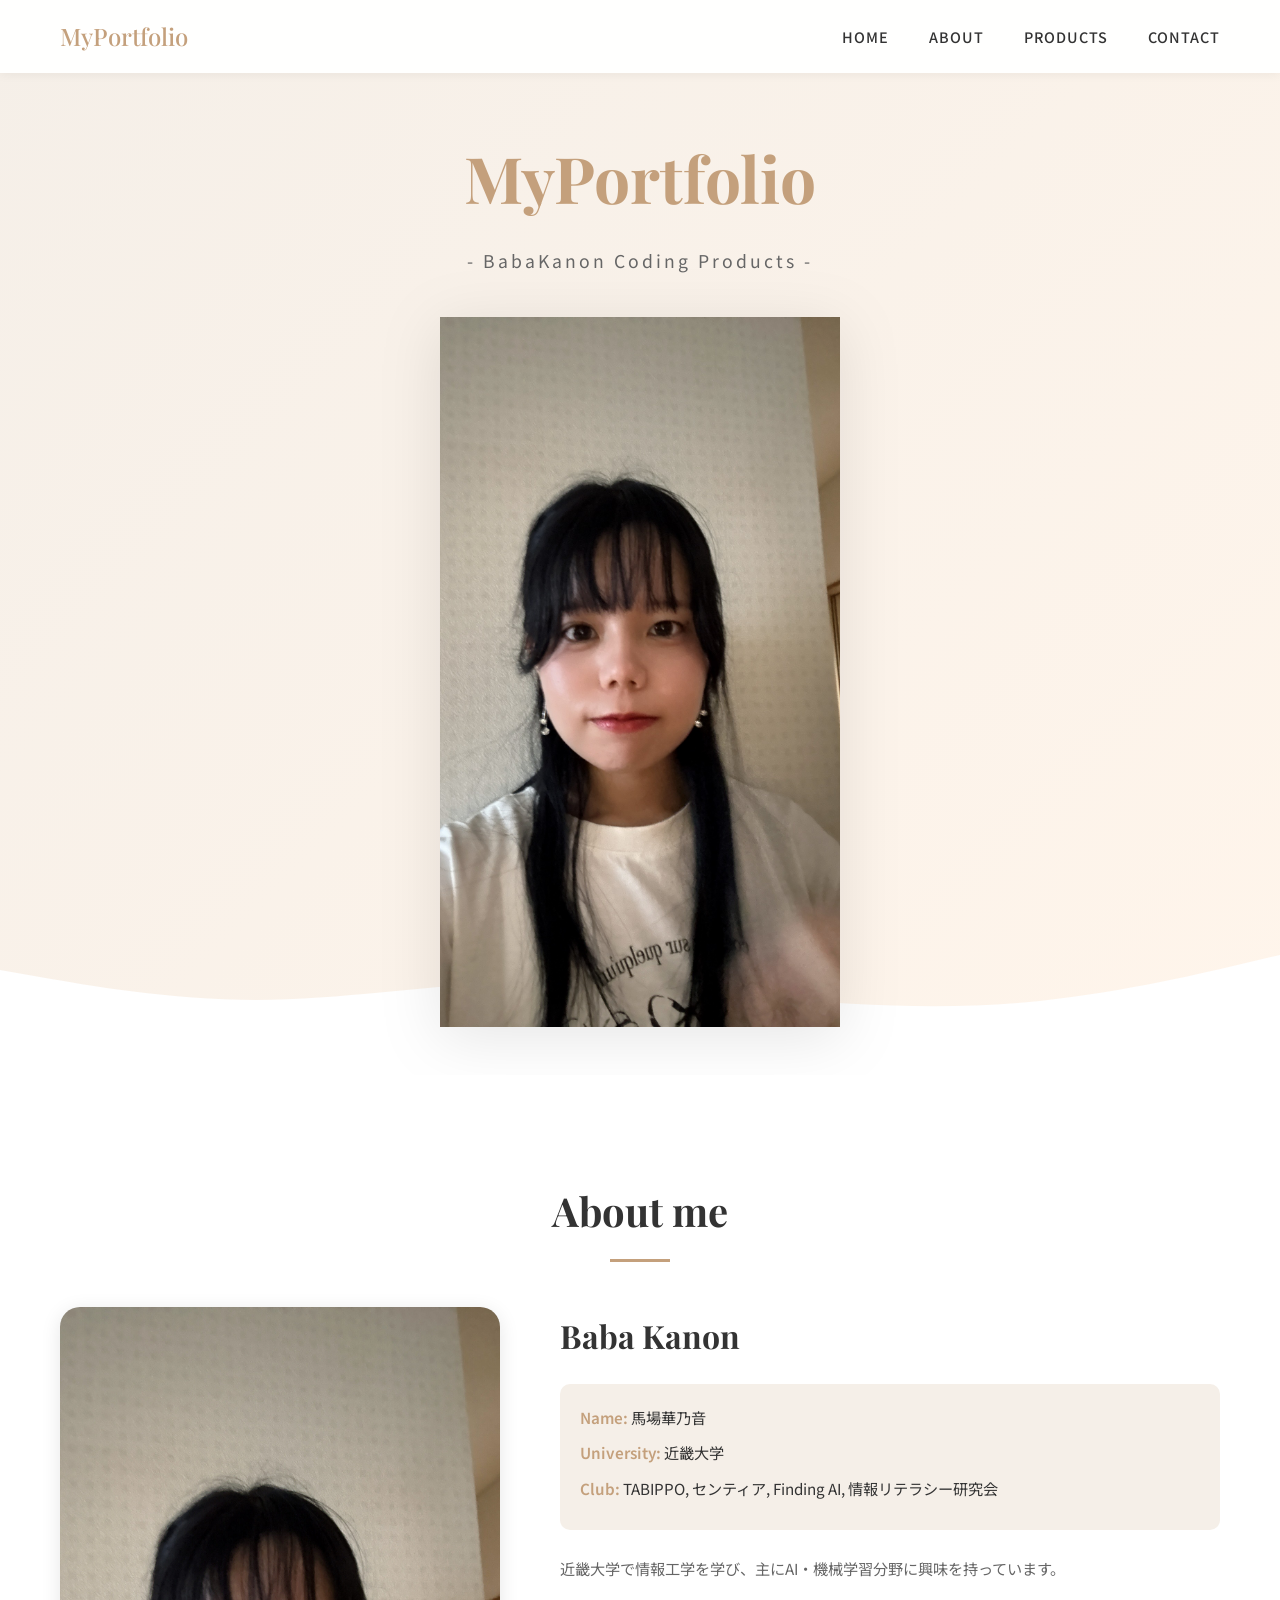
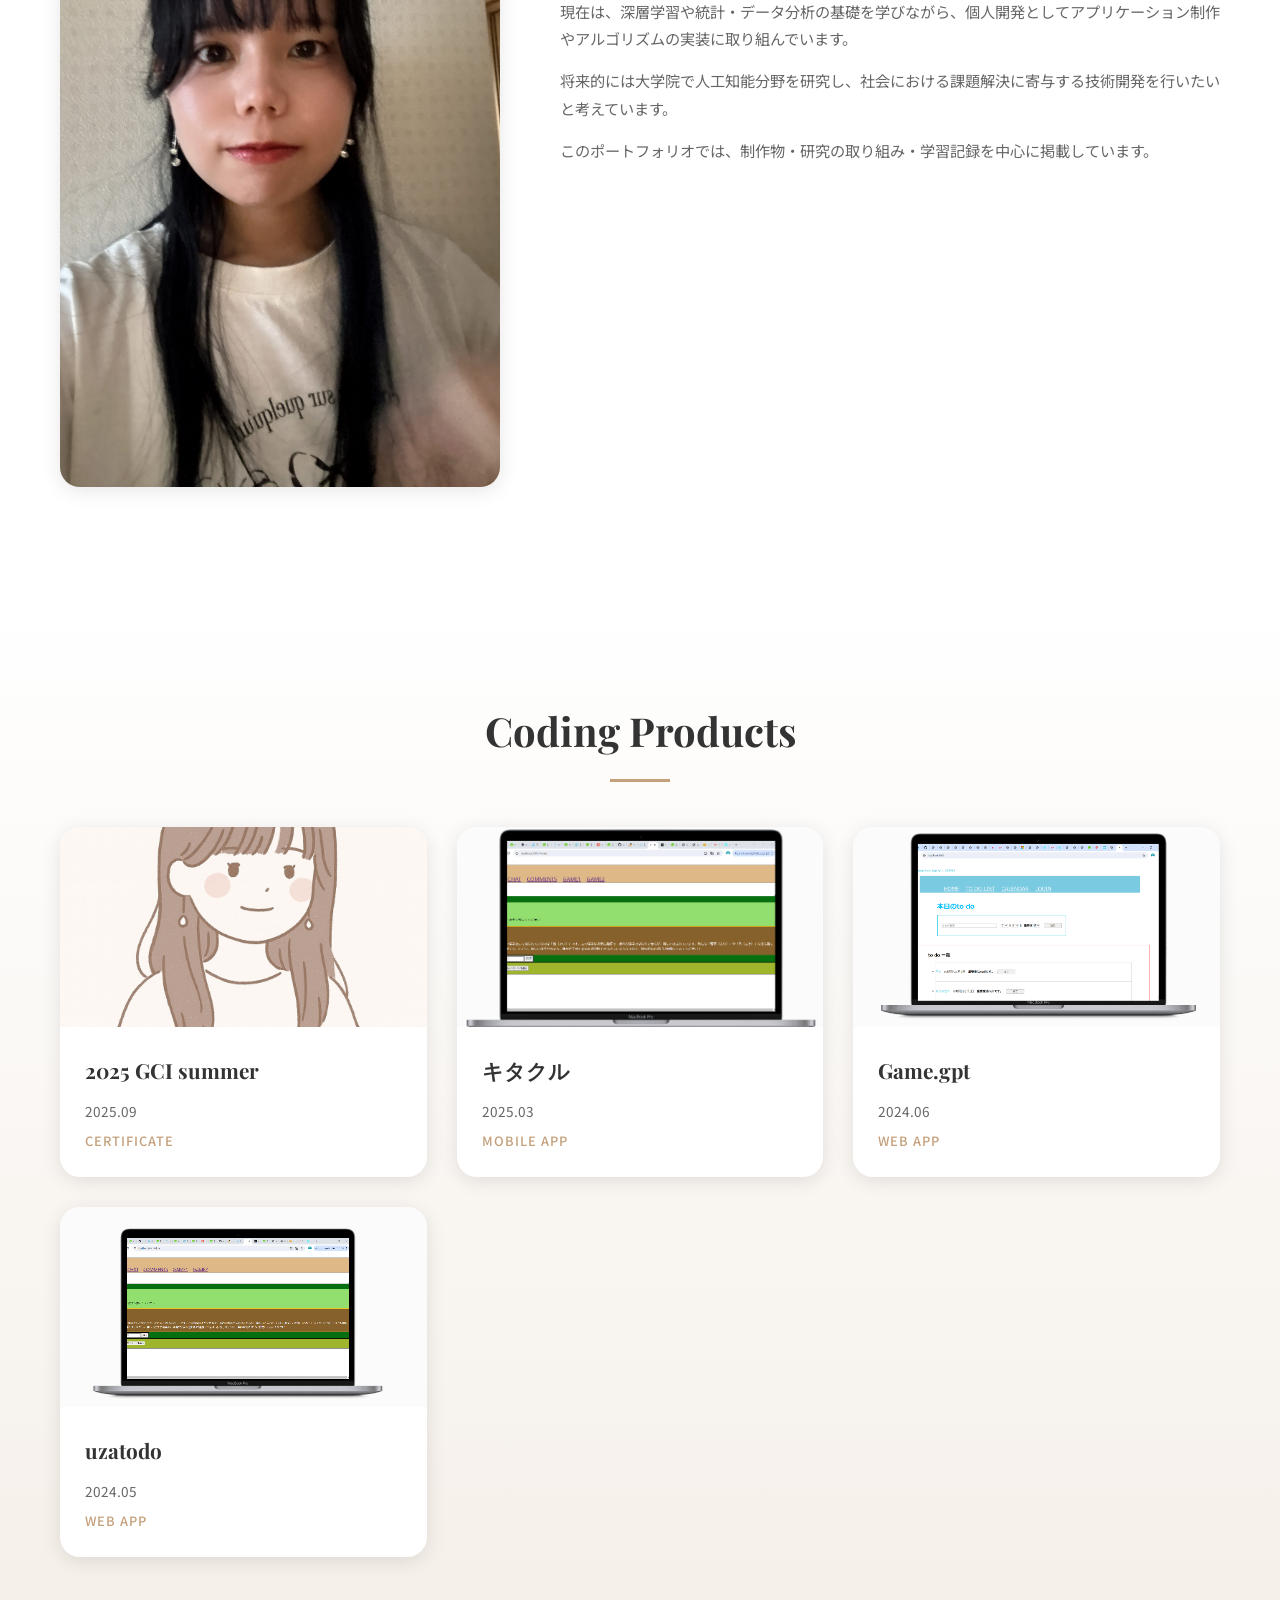
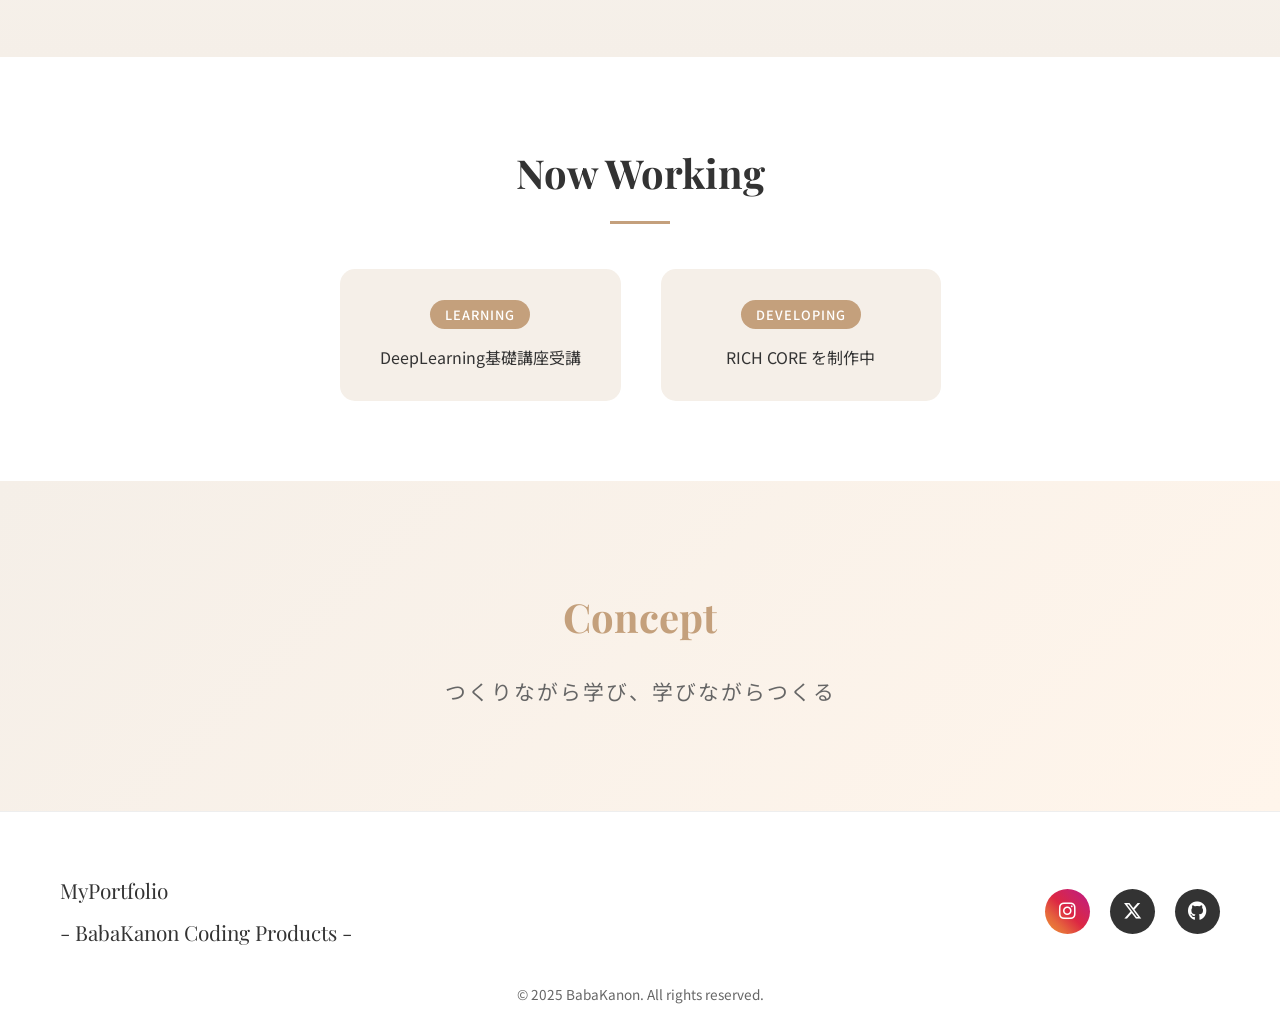
==== index.html @ 04247da5 "first commit" ====
<!DOCTYPE html>
<html lang="ja">
<head>
    <meta charset="UTF-8">
    <meta name="viewport" content="width=device-width, initial-scale=1.0">
    <title>MyPortfolio - BabaKanon Coding Products</title>
    <link rel="stylesheet" href="styles.css">
    <link rel="preconnect" href="https://fonts.googleapis.com">
    <link rel="preconnect" href="https://fonts.gstatic.com" crossorigin>
    <link href="https://fonts.googleapis.com/css2?family=Playfair+Display:wght@400;500;600&family=Noto+Sans+JP:wght@300;400;500;600&display=swap" rel="stylesheet">
    <link rel="stylesheet" href="https://cdnjs.cloudflare.com/ajax/libs/font-awesome/6.4.0/css/all.min.css">
</head>
<body>
    <!-- Navigation -->
    <nav class="navbar">
        <div class="nav-container">
            <a href="#" class="nav-logo">MyPortfolio</a>
            <ul class="nav-menu">
                <li><a href="#home">HOME</a></li>
                <li><a href="#about">ABOUT</a></li>
                <li><a href="#products">PRODUCTS</a></li>
                <li><a href="#contact">CONTACT</a></li>
            </ul>
            <div class="hamburger">
                <span></span>
                <span></span>
                <span></span>
            </div>
        </div>
    </nav>

    <!-- Hero Section -->
    <section id="home" class="hero">
        <div class="hero-content">
            <h1 class="hero-title">MyPortfolio</h1>
            <p class="hero-subtitle">- BabaKanon Coding Products -</p>
            <div class="hero-image">
                <img src="images/profile-illustration.png" alt="Profile Illustration">
            </div>
        </div>
        <div class="wave-container">
            <svg class="wave" xmlns="http://www.w3.org/2000/svg" viewBox="0 0 1440 320" preserveAspectRatio="none">
                <path fill="#ffffff" fill-opacity="1" d="M0,96L48,112C96,128,192,160,288,160C384,160,480,128,576,122.7C672,117,768,139,864,154.7C960,171,1056,181,1152,165.3C1248,149,1344,107,1392,85.3L1440,64L1440,320L1392,320C1344,320,1248,320,1152,320C1056,320,960,320,864,320C768,320,672,320,576,320C480,320,384,320,288,320C192,320,96,320,48,320L0,320Z"></path>
            </svg>
        </div>
    </section>

    <!-- About Section -->
    <section id="about" class="about">
        <div class="container">
            <h2 class="section-title">About me</h2>
            <div class="about-content">
                <div class="about-image">
                    <img src="images/profile-photo.jpg" alt="Baba Kanon">
                </div>
                <div class="about-text">
                    <h3>Baba Kanon</h3>
                    <div class="about-info">
                        <p><span class="label">Name:</span> 馬場華乃音</p>
                        <p><span class="label">University:</span> 近畿大学</p>
                        <p><span class="label">Club:</span> TABIPPO, センティア, Finding AI, 情報リテラシー研究会</p>
                    </div>
                    <p class="about-description">
                        近畿大学で情報工学を学び、主にAI・機械学習分野に興味を持っています。
                    </p>
                    <p class="about-description">
                        現在は、深層学習や統計・データ分析の基礎を学びながら、個人開発としてアプリケーション制作やアルゴリズムの実装に取り組んでいます。
                    </p>
                    <p class="about-description">
                        将来的には大学院で人工知能分野を研究し、社会における課題解決に寄与する技術開発を行いたいと考えています。
                    </p>
                    <p class="about-description">
                        このポートフォリオでは、制作物・研究の取り組み・学習記録を中心に掲載しています。
                    </p>
                </div>
            </div>
        </div>
    </section>

    <!-- Products Section -->
    <section id="products" class="products">
        <div class="container">
            <h2 class="section-title">Coding Products</h2>
            <div class="products-grid">
                <!-- GCI Summer -->
                <div class="product-card" onclick="openModal('gci')">
                    <div class="product-image">
                        <img src="images/gci-thumbnail.png" alt="2025 GCI summer">
                    </div>
                    <div class="product-info">
                        <h3>2025 GCI summer</h3>
                        <p class="product-date">2025.09</p>
                        <p class="product-type">Certificate</p>
                    </div>
                </div>

                <!-- Kitakuru -->
                <div class="product-card" onclick="openModal('kitakuru')">
                    <div class="product-image">
                        <img src="images/kitakuru-thumbnail.png" alt="キタクル">
                    </div>
                    <div class="product-info">
                        <h3>キタクル</h3>
                        <p class="product-date">2025.03</p>
                        <p class="product-type">Mobile App</p>
                    </div>
                </div>

                <!-- Game.gpt -->
                <div class="product-card" onclick="openModal('gamegpt')">
                    <div class="product-image">
                        <img src="images/gamegpt-thumbnail.png" alt="Game.gpt">
                    </div>
                    <div class="product-info">
                        <h3>Game.gpt</h3>
                        <p class="product-date">2024.06</p>
                        <p class="product-type">Web App</p>
                    </div>
                </div>

                <!-- uzatodo -->
                <div class="product-card" onclick="openModal('uzatodo')">
                    <div class="product-image">
                        <img src="images/uzatodo-thumbnail.png" alt="uzatodo">
                    </div>
                    <div class="product-info">
                        <h3>uzatodo</h3>
                        <p class="product-date">2024.05</p>
                        <p class="product-type">Web App</p>
                    </div>
                </div>
            </div>
        </div>
    </section>

    <!-- Current Section -->
    <section class="current">
        <div class="container">
            <h2 class="section-title">Now Working</h2>
            <div class="current-items">
                <div class="current-item">
                    <span class="current-badge">Learning</span>
                    <p>DeepLearning基礎講座受講</p>
                </div>
                <div class="current-item">
                    <span class="current-badge">Developing</span>
                    <p>RICH CORE を制作中</p>
                </div>
            </div>
        </div>
    </section>

    <!-- Concept Section -->
    <section class="concept">
        <div class="container">
            <h2 class="concept-title">Concept</h2>
            <p class="concept-text">つくりながら学び、学びながらつくる</p>
        </div>
    </section>

    <!-- Footer -->
    <footer id="contact" class="footer">
        <div class="container">
            <div class="footer-content">
                <div class="footer-logo">
                    <p>MyPortfolio</p>
                    <p class="footer-subtitle">- BabaKanon Coding Products -</p>
                </div>
                <div class="social-links">
                    <a href="#" target="_blank" aria-label="Instagram"><i class="fab fa-instagram"></i></a>
                    <a href="#" target="_blank" aria-label="X (Twitter)"><i class="fab fa-x-twitter"></i></a>
                    <a href="#" target="_blank" aria-label="GitHub"><i class="fab fa-github"></i></a>
                </div>
            </div>
            <p class="copyright">&copy; 2025 BabaKanon. All rights reserved.</p>
        </div>
    </footer>

    <!-- Modals -->
    <!-- GCI Modal -->
    <div id="gci-modal" class="modal">
        <div class="modal-content">
            <span class="close-modal" onclick="closeModal('gci')">&times;</span>
            <h2>2025 GCI summer</h2>
            <div class="modal-body">
                <div class="modal-image">
                    <img src="images/gci-certificate.jpg" alt="GCI Certificate">
                </div>
                <div class="modal-info">
                    <h3>GCIとは？</h3>
                    <p>東京大学の松尾・岩澤研究室が主催する日本国内の学生を対象としたAI・データサイエンスを学べる公開講座（東京大学グローバル消費インテリジェンス寄付講座）</p>

                    <h4>GCI講座（Summer）の特徴</h4>
                    <ul>
                        <li><strong>内容：</strong>データサイエンスやAIの基礎〜応用までを学ぶ講義・実践課題中心のプログラム</li>
                        <li><strong>主催：</strong>東京大学工学系研究科 松尾・岩澤研究室による寄附講座</li>
                        <li><strong>形式：</strong>オンライン講義＋課題・コンペ形式の実践学習中心</li>
                        <li><strong>対象：</strong>主に学生（中学生〜大学生まで幅広い年齢層）</li>
                        <li><strong>費用：</strong>学生向けは原則無料</li>
                        <li><strong>修了者の機会：</strong>優秀者には海外視察研修などの追加機会がある場合もある</li>
                    </ul>

                    <h4>学んだこと</h4>
                    <p>本プログラム（GCI）を通して、私はAIやデータサイエンスに関する知識だけでなく、それらを社会課題や実際の問題解決にどのように活用するかという視点を学ぶことができた。</p>
                    <p>これまでAIについては、アルゴリズムや手法を個別に学ぶことが中心であったが、GCIでは「何のために分析を行うのか」「どのような価値を生み出すのか」を常に意識する必要があった点が印象的であった。</p>
                </div>
            </div>
        </div>
    </div>

    <!-- Kitakuru Modal -->
    <div id="kitakuru-modal" class="modal">
        <div class="modal-content">
            <span class="close-modal" onclick="closeModal('kitakuru')">&times;</span>
            <h2>キタクル</h2>
            <div class="modal-body">
                <div class="modal-image">
                    <img src="images/kitakuru-thumbnail.png" alt="キタクル">
                </div>
                <div class="modal-info">
                    <div class="tech-badges">
                        <span class="tech-badge">Flutter</span>
                        <span class="tech-badge">Dart</span>
                        <span class="tech-badge">C++</span>
                        <span class="tech-badge">Swift</span>
                        <span class="tech-badge">HTML</span>
                    </div>
                    <table class="info-table">
                        <tr><th>GitHub</th><td><a href="https://github.com/DIGIT-KITAQ-Flutter/team_kindai-university" target="_blank">DIGIT-KITAQ-Flutter/team_kindai-university</a></td></tr>
                        <tr><th>背景</th><td>DigItKITAQのハッカソンで制作<br>キタクルを通して北九州の魅力を伝える</td></tr>
                        <tr><th>制作人数</th><td>5名</td></tr>
                        <tr><th>担当箇所</th><td>投稿画面のUI</td></tr>
                        <tr><th>発表プロダクト</th><td>2025/3/16 DigItKITAQ</td></tr>
                        <tr><th>制作期間</th><td>2025/3/3〜2025/3/16</td></tr>
                    </table>

                    <h4>DigItKITAQについて</h4>
                    <p><strong>技術学習・勉強会（オンライン）：</strong>ITスキルの基礎〜実践をオンラインで学ぶ勉強会がある</p>
                    <p><strong>アイデアソン（対面）：</strong>テーマに沿ってチームでアイデアを出し合い、アプリの設計を行うイベント</p>
                    <p><strong>ハッカソン（対面）：</strong>チームでアプリを制作し、現役エンジニアのメンタリングを受けながら開発する</p>
                    <p><strong>成果発表会・交流会：</strong>完成したアプリをプレゼンテーション形式で発表し、企業の担当者とも交流できます。優秀作品は表彰される</p>

                    <h4>学んだこと</h4>
                    <p>今回の経験を通して、チームワーク、時間配分、そして発表準備の重要性を学んだ。制作に集中するあまり、これらは軽視されがちであるが、どれほど完成度の高い作品であっても、その価値が他者に伝わらなければ意味がないと感じた。</p>
                </div>
            </div>
        </div>
    </div>

    <!-- Game.gpt Modal -->
    <div id="gamegpt-modal" class="modal">
        <div class="modal-content">
            <span class="close-modal" onclick="closeModal('gamegpt')">&times;</span>
            <h2>Game.gpt</h2>
            <div class="modal-body">
                <div class="modal-image">
                    <img src="images/gamegpt-thumbnail.png" alt="Game.gpt">
                </div>
                <div class="modal-info">
                    <div class="tech-badges">
                        <span class="tech-badge">React</span>
                        <span class="tech-badge">Unity</span>
                        <span class="tech-badge">JavaScript</span>
                        <span class="tech-badge">Node.js</span>
                    </div>
                    <table class="info-table">
                        <tr><th>GitHub</th><td><a href="https://github.com/uedasatosi/chatg-app" target="_blank">uedasatosi/chatg-app</a></td></tr>
                        <tr><th>機能</th><td>ChatGPTのAPIを使った質問サイト<br>ゲーム（シューティングゲーム、玉転ゲーム）</td></tr>
                        <tr><th>制作人数</th><td>4名</td></tr>
                        <tr><th>担当箇所</th><td>2名でゲームを担当し、Unityでシューティングゲームを作成した</td></tr>
                        <tr><th>発表プロダクト</th><td>2024/6/16 ハックツハッカソン ステゴカップ</td></tr>
                        <tr><th>制作期間</th><td>2024/6/15〜2024/6/16</td></tr>
                    </table>

                    <h4>学んだこと</h4>
                    <p>前回の経験での反省を生かし、今回は事前準備に力を入れて取り組んだ。その結果、自分の担当箇所であるゲーム部分を完成させることができた。Unityを用いた制作は今回が初めてであったが、インターネットで情報を調べながら試行錯誤を重ね、最終的に形のある成果物として完成させることができた。</p>
                    <p>これまで個人で一つの作品を最後まで作り上げた経験は少なかったため、自分の力で制作を完遂できたことに大きな達成感を得た。この経験を通して、技術的な成長だけでなく、自分自身への自信にもつながったと感じている。</p>
                </div>
            </div>
        </div>
    </div>

    <!-- uzatodo Modal -->
    <div id="uzatodo-modal" class="modal">
        <div class="modal-content">
            <span class="close-modal" onclick="closeModal('uzatodo')">&times;</span>
            <h2>uzatodo</h2>
            <div class="modal-body">
                <div class="modal-image">
                    <img src="images/uzatodo-thumbnail.png" alt="uzatodo">
                </div>
                <div class="modal-info">
                    <div class="tech-badges">
                        <span class="tech-badge">HTML</span>
                        <span class="tech-badge">CSS</span>
                        <span class="tech-badge">JavaScript</span>
                        <span class="tech-badge">Azure</span>
                    </div>
                    <table class="info-table">
                        <tr><th>デプロイ先</th><td><a href="https://github.com/kuro1985345/hackson1" target="_blank">https://github.com/kuro1985345/hackson1</a></td></tr>
                        <tr><th>GitHub</th><td><a href="https://github.com/kuro1985345/hackson1" target="_blank">https://github.com/kuro1985345/hackson1</a></td></tr>
                        <tr><th>背景</th><td>すべきことが多いと、何かをし忘れたり、後回しにしがち</td></tr>
                        <tr><th>目的</th><td>Todoの焦りを具現化し、やるべきこと後回しにしないようにする</td></tr>
                        <tr><th>機能</th><td>TO DO LIST機能、CALENDAR機能、LOGIN機能<br>当日までに目標を解決しないと、大事な予定を消される</td></tr>
                        <tr><th>制作人数</th><td>4名</td></tr>
                        <tr><th>担当箇所</th><td>フロント画面作成、カレンダー機能</td></tr>
                        <tr><th>発表プロダクト</th><td>2024/5/19 ハックツハッカソン コロカップ</td></tr>
                        <tr><th>制作期間</th><td>2024/5/18〜2024/5/19</td></tr>
                    </table>

                    <h4>学んだこと</h4>
                    <p>初めてハッカソンに参加した。サークルの先輩2名と同級生1名とチームを組み、計4名で制作を行った。開催時期は5月頃であり、ハッカソン自体が初めての経験だったため、右も左も分からない状態での参加となった。</p>
                    <p>ハッカソン当日までの期間には、先輩方が勉強会を開催してくださり、HTMLやCSSの基礎について教えてもらった。しかし、知識や経験が十分でない中での本番は想像以上に難しく、このハッカソンを一言で表すと「絶望」であった。</p>
                </div>
            </div>
        </div>
    </div>

    <script src="script.js"></script>
</body>
</html>
---- styles.css ----
/* Reset & Base Styles */
* {
    margin: 0;
    padding: 0;
    box-sizing: border-box;
}

:root {
    --primary-color: #c4a07c;
    --primary-light: #f5efe8;
    --text-dark: #333;
    --text-light: #666;
    --white: #ffffff;
    --accent: #d4a574;
    --shadow: 0 4px 20px rgba(0, 0, 0, 0.1);
}

html {
    scroll-behavior: smooth;
}

body {
    font-family: 'Noto Sans JP', sans-serif;
    color: var(--text-dark);
    line-height: 1.8;
    background-color: var(--white);
}

/* Typography */
h1, h2, h3 {
    font-family: 'Playfair Display', serif;
}

/* Container */
.container {
    max-width: 1200px;
    margin: 0 auto;
    padding: 0 20px;
}

/* Navigation */
.navbar {
    position: fixed;
    top: 0;
    left: 0;
    right: 0;
    background: rgba(255, 255, 255, 0.95);
    backdrop-filter: blur(10px);
    z-index: 1000;
    box-shadow: 0 2px 10px rgba(0, 0, 0, 0.05);
}

.nav-container {
    max-width: 1200px;
    margin: 0 auto;
    padding: 15px 20px;
    display: flex;
    justify-content: space-between;
    align-items: center;
}

.nav-logo {
    font-family: 'Playfair Display', serif;
    font-size: 1.5rem;
    color: var(--primary-color);
    text-decoration: none;
    font-weight: 500;
}

.nav-menu {
    display: flex;
    list-style: none;
    gap: 40px;
}

.nav-menu a {
    text-decoration: none;
    color: var(--text-dark);
    font-size: 0.9rem;
    font-weight: 500;
    letter-spacing: 1px;
    transition: color 0.3s ease;
}

.nav-menu a:hover {
    color: var(--primary-color);
}

.hamburger {
    display: none;
    flex-direction: column;
    cursor: pointer;
    gap: 5px;
}

.hamburger span {
    width: 25px;
    height: 2px;
    background: var(--text-dark);
    transition: 0.3s;
}

/* Hero Section */
.hero {
    min-height: 100vh;
    background: linear-gradient(135deg, var(--primary-light) 0%, #fff5eb 100%);
    display: flex;
    flex-direction: column;
    justify-content: center;
    align-items: center;
    text-align: center;
    padding-top: 80px;
    position: relative;
    overflow: hidden;
}

.hero-content {
    z-index: 2;
    padding: 40px 20px;
}

.hero-title {
    font-size: 4rem;
    color: var(--primary-color);
    margin-bottom: 10px;
    animation: fadeInUp 1s ease;
}

.hero-subtitle {
    font-size: 1.1rem;
    color: var(--text-light);
    letter-spacing: 3px;
    margin-bottom: 40px;
    animation: fadeInUp 1s ease 0.2s both;
}

.hero-image {
    max-width: 400px;
    margin: 0 auto;
    animation: fadeInUp 1s ease 0.4s both;
}

.hero-image img {
    width: 100%;
    height: auto;
    filter: drop-shadow(0 10px 30px rgba(0, 0, 0, 0.1));
}

.wave-container {
    position: absolute;
    bottom: 0;
    left: 0;
    width: 100%;
    overflow: hidden;
    line-height: 0;
}

.wave {
    width: 100%;
    height: 150px;
}

/* About Section */
.about {
    padding: 100px 0;
    background: var(--white);
}

.section-title {
    text-align: center;
    font-size: 2.5rem;
    margin-bottom: 60px;
    color: var(--text-dark);
    position: relative;
}

.section-title::after {
    content: '';
    position: absolute;
    bottom: -15px;
    left: 50%;
    transform: translateX(-50%);
    width: 60px;
    height: 3px;
    background: var(--primary-color);
}

.about-content {
    display: grid;
    grid-template-columns: 1fr 1.5fr;
    gap: 60px;
    align-items: start;
}

.about-image {
    position: relative;
}

.about-image img {
    width: 100%;
    border-radius: 20px;
    box-shadow: var(--shadow);
}

.about-text h3 {
    font-size: 2rem;
    margin-bottom: 20px;
    color: var(--text-dark);
}

.about-info {
    background: var(--primary-light);
    padding: 20px;
    border-radius: 10px;
    margin-bottom: 25px;
}

.about-info p {
    margin-bottom: 8px;
    font-size: 0.95rem;
}

.about-info .label {
    font-weight: 600;
    color: var(--primary-color);
}

.about-description {
    margin-bottom: 15px;
    color: var(--text-light);
    font-size: 0.95rem;
}

/* Products Section */
.products {
    padding: 100px 0;
    background: linear-gradient(180deg, var(--white) 0%, var(--primary-light) 100%);
}

.products-grid {
    display: grid;
    grid-template-columns: repeat(auto-fit, minmax(280px, 1fr));
    gap: 30px;
}

.product-card {
    background: var(--white);
    border-radius: 20px;
    overflow: hidden;
    box-shadow: var(--shadow);
    cursor: pointer;
    transition: transform 0.3s ease, box-shadow 0.3s ease;
}

.product-card:hover {
    transform: translateY(-10px);
    box-shadow: 0 20px 40px rgba(0, 0, 0, 0.15);
}

.product-image {
    height: 200px;
    overflow: hidden;
    background: var(--primary-light);
}

.product-image img {
    width: 100%;
    height: 100%;
    object-fit: cover;
    transition: transform 0.3s ease;
}

.product-card:hover .product-image img {
    transform: scale(1.05);
}

.product-info {
    padding: 25px;
}

.product-info h3 {
    font-size: 1.3rem;
    margin-bottom: 10px;
    color: var(--text-dark);
}

.product-date {
    font-size: 0.85rem;
    color: var(--text-light);
    margin-bottom: 5px;
}

.product-type {
    font-size: 0.8rem;
    color: var(--primary-color);
    font-weight: 500;
    text-transform: uppercase;
    letter-spacing: 1px;
}

/* Current Section */
.current {
    padding: 80px 0;
    background: var(--white);
}

.current-items {
    display: flex;
    justify-content: center;
    gap: 40px;
    flex-wrap: wrap;
}

.current-item {
    background: var(--primary-light);
    padding: 30px 40px;
    border-radius: 15px;
    text-align: center;
    min-width: 280px;
}

.current-badge {
    background: var(--primary-color);
    color: var(--white);
    padding: 5px 15px;
    border-radius: 20px;
    font-size: 0.8rem;
    font-weight: 500;
    text-transform: uppercase;
    letter-spacing: 1px;
}

.current-item p {
    margin-top: 15px;
    font-size: 1rem;
    color: var(--text-dark);
}

/* Concept Section */
.concept {
    padding: 100px 0;
    background: linear-gradient(135deg, var(--primary-light) 0%, #fff5eb 100%);
    text-align: center;
}

.concept-title {
    font-size: 2.5rem;
    color: var(--primary-color);
    margin-bottom: 20px;
}

.concept-text {
    font-size: 1.3rem;
    color: var(--text-light);
    letter-spacing: 2px;
}

/* Footer */
.footer {
    background: var(--white);
    padding: 60px 0 30px;
    border-top: 1px solid #eee;
}

.footer-content {
    display: flex;
    justify-content: space-between;
    align-items: center;
    margin-bottom: 30px;
}

.footer-logo p {
    font-family: 'Playfair Display', serif;
    font-size: 1.3rem;
    color: var(--text-dark);
}

.footer-subtitle {
    font-size: 0.85rem;
    color: var(--text-light);
    margin-top: 5px;
}

.social-links {
    display: flex;
    gap: 20px;
}

.social-links a {
    width: 45px;
    height: 45px;
    border-radius: 50%;
    background: var(--text-dark);
    color: var(--white);
    display: flex;
    align-items: center;
    justify-content: center;
    text-decoration: none;
    font-size: 1.2rem;
    transition: background 0.3s ease, transform 0.3s ease;
}

.social-links a:hover {
    background: var(--primary-color);
    transform: translateY(-3px);
}

.social-links a:first-child {
    background: linear-gradient(45deg, #f09433 0%,#e6683c 25%,#dc2743 50%,#cc2366 75%,#bc1888 100%);
}

.copyright {
    text-align: center;
    font-size: 0.85rem;
    color: var(--text-light);
}

/* Modal */
.modal {
    display: none;
    position: fixed;
    top: 0;
    left: 0;
    width: 100%;
    height: 100%;
    background: rgba(0, 0, 0, 0.7);
    z-index: 2000;
    overflow-y: auto;
    padding: 40px 20px;
}

.modal-content {
    background: var(--white);
    max-width: 900px;
    margin: 0 auto;
    border-radius: 20px;
    position: relative;
    animation: modalFadeIn 0.3s ease;
}

.close-modal {
    position: absolute;
    top: 20px;
    right: 25px;
    font-size: 2rem;
    cursor: pointer;
    color: var(--text-light);
    transition: color 0.3s ease;
    z-index: 10;
}

.close-modal:hover {
    color: var(--text-dark);
}

.modal-content h2 {
    padding: 30px 40px 20px;
    font-size: 2rem;
    color: var(--text-dark);
    border-bottom: 1px solid #eee;
}

.modal-body {
    padding: 30px 40px;
}

.modal-image {
    margin-bottom: 30px;
}

.modal-image img {
    width: 100%;
    max-height: 300px;
    object-fit: contain;
    border-radius: 10px;
}

.modal-info h3 {
    font-size: 1.3rem;
    margin-bottom: 15px;
    color: var(--text-dark);
}

.modal-info h4 {
    font-size: 1.1rem;
    margin: 25px 0 10px;
    color: var(--text-dark);
}

.modal-info p {
    margin-bottom: 10px;
    color: var(--text-light);
    font-size: 0.95rem;
}

.modal-info ul {
    margin-left: 20px;
    margin-bottom: 15px;
}

.modal-info li {
    margin-bottom: 8px;
    color: var(--text-light);
    font-size: 0.95rem;
}

.tech-badges {
    display: flex;
    flex-wrap: wrap;
    gap: 10px;
    margin-bottom: 25px;
}

.tech-badge {
    background: var(--primary-light);
    color: var(--text-dark);
    padding: 8px 16px;
    border-radius: 25px;
    font-size: 0.85rem;
    font-weight: 500;
    border: 1px solid #ddd;
}

.info-table {
    width: 100%;
    border-collapse: collapse;
    margin-bottom: 25px;
}

.info-table th,
.info-table td {
    padding: 12px 15px;
    text-align: left;
    border-bottom: 1px solid #eee;
    font-size: 0.95rem;
}

.info-table th {
    width: 30%;
    background: var(--primary-light);
    font-weight: 500;
    color: var(--text-dark);
}

.info-table td {
    color: var(--text-light);
}

.info-table a {
    color: var(--primary-color);
    text-decoration: none;
}

.info-table a:hover {
    text-decoration: underline;
}

/* Animations */
@keyframes fadeInUp {
    from {
        opacity: 0;
        transform: translateY(30px);
    }
    to {
        opacity: 1;
        transform: translateY(0);
    }
}

@keyframes modalFadeIn {
    from {
        opacity: 0;
        transform: scale(0.9);
    }
    to {
        opacity: 1;
        transform: scale(1);
    }
}

/* Responsive */
@media (max-width: 768px) {
    .nav-menu {
        position: fixed;
        top: 70px;
        left: -100%;
        width: 100%;
        height: calc(100vh - 70px);
        background: var(--white);
        flex-direction: column;
        align-items: center;
        justify-content: center;
        gap: 30px;
        transition: left 0.3s ease;
    }

    .nav-menu.active {
        left: 0;
    }

    .hamburger {
        display: flex;
    }

    .hamburger.active span:nth-child(1) {
        transform: rotate(45deg) translate(5px, 5px);
    }

    .hamburger.active span:nth-child(2) {
        opacity: 0;
    }

    .hamburger.active span:nth-child(3) {
        transform: rotate(-45deg) translate(5px, -5px);
    }

    .hero-title {
        font-size: 2.5rem;
    }

    .hero-subtitle {
        font-size: 0.9rem;
    }

    .hero-image {
        max-width: 280px;
    }

    .about-content {
        grid-template-columns: 1fr;
        gap: 40px;
    }

    .about-image {
        max-width: 300px;
        margin: 0 auto;
    }

    .section-title {
        font-size: 2rem;
    }

    .current-items {
        flex-direction: column;
        align-items: center;
    }

    .footer-content {
        flex-direction: column;
        gap: 30px;
        text-align: center;
    }

    .modal-content h2 {
        padding: 25px 20px 15px;
        font-size: 1.5rem;
    }

    .modal-body {
        padding: 20px;
    }

    .info-table th,
    .info-table td {
        display: block;
        width: 100%;
    }

    .info-table th {
        border-bottom: none;
    }
}
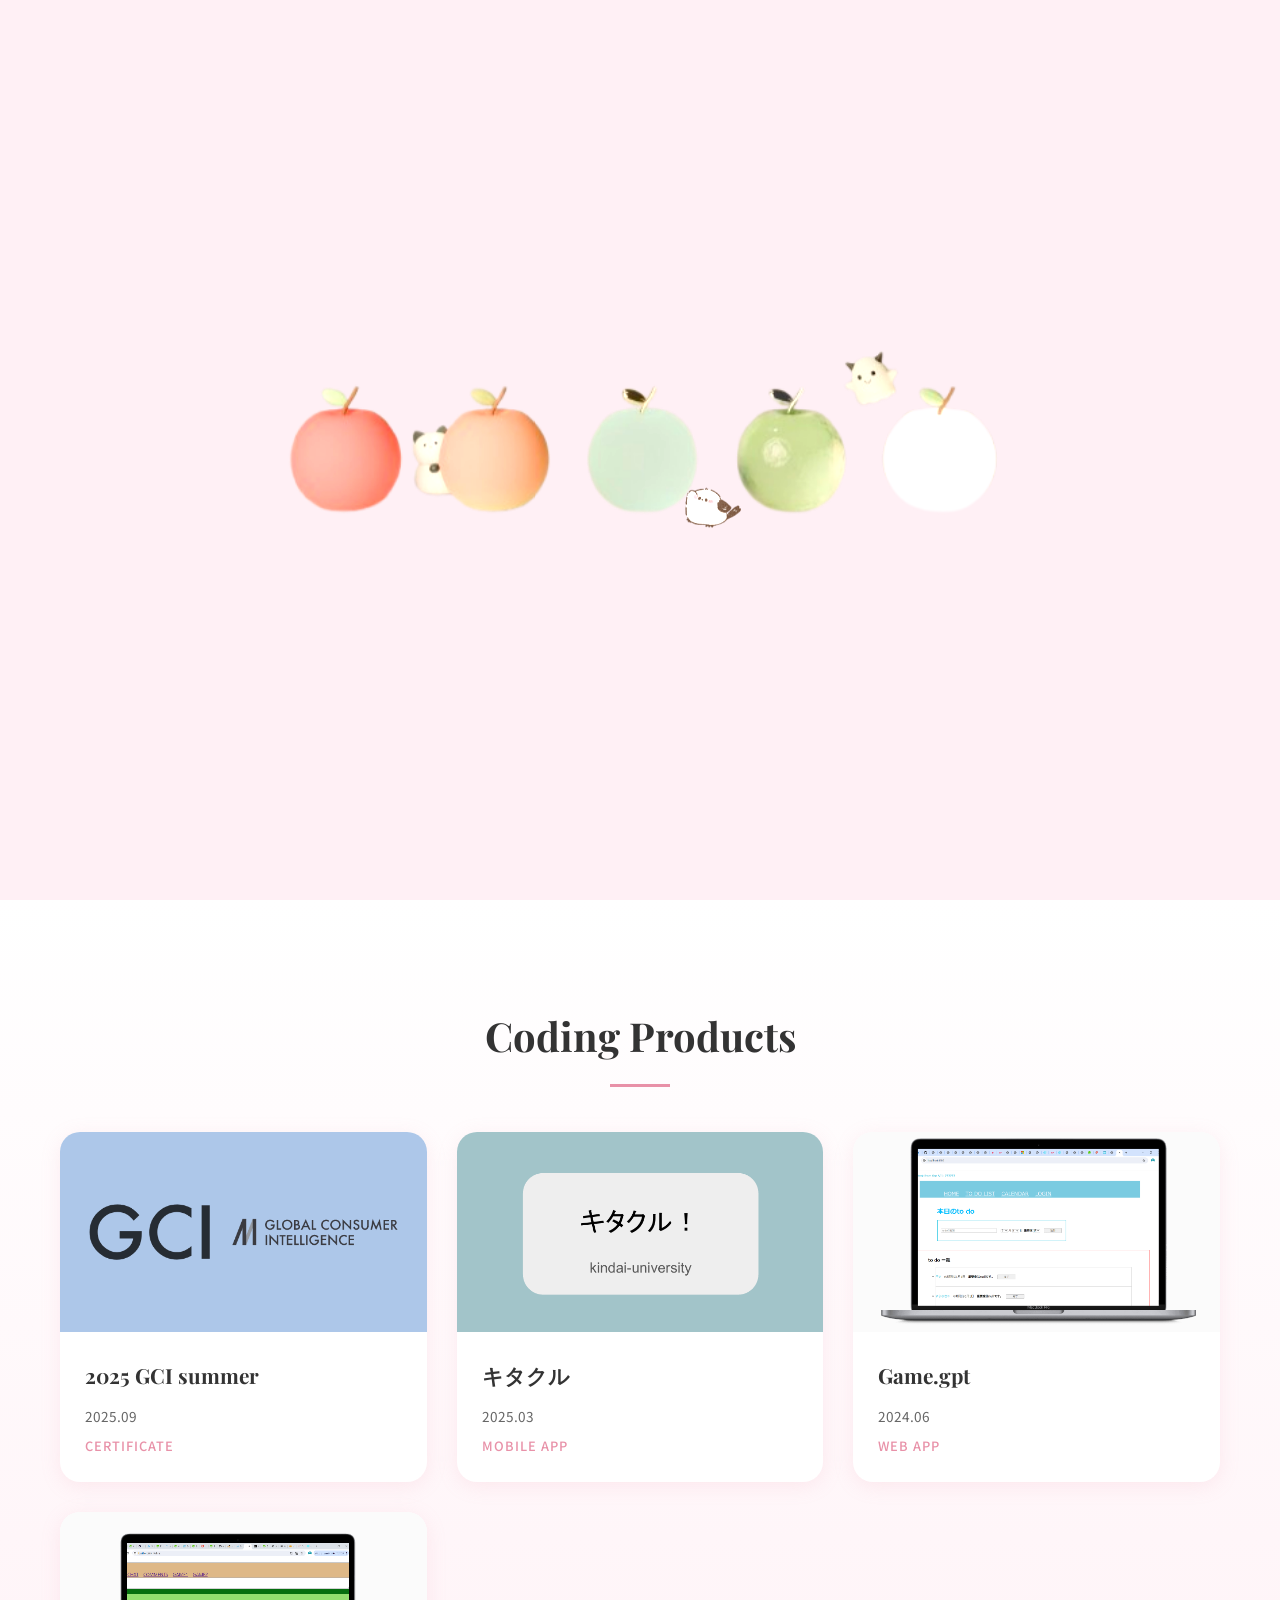
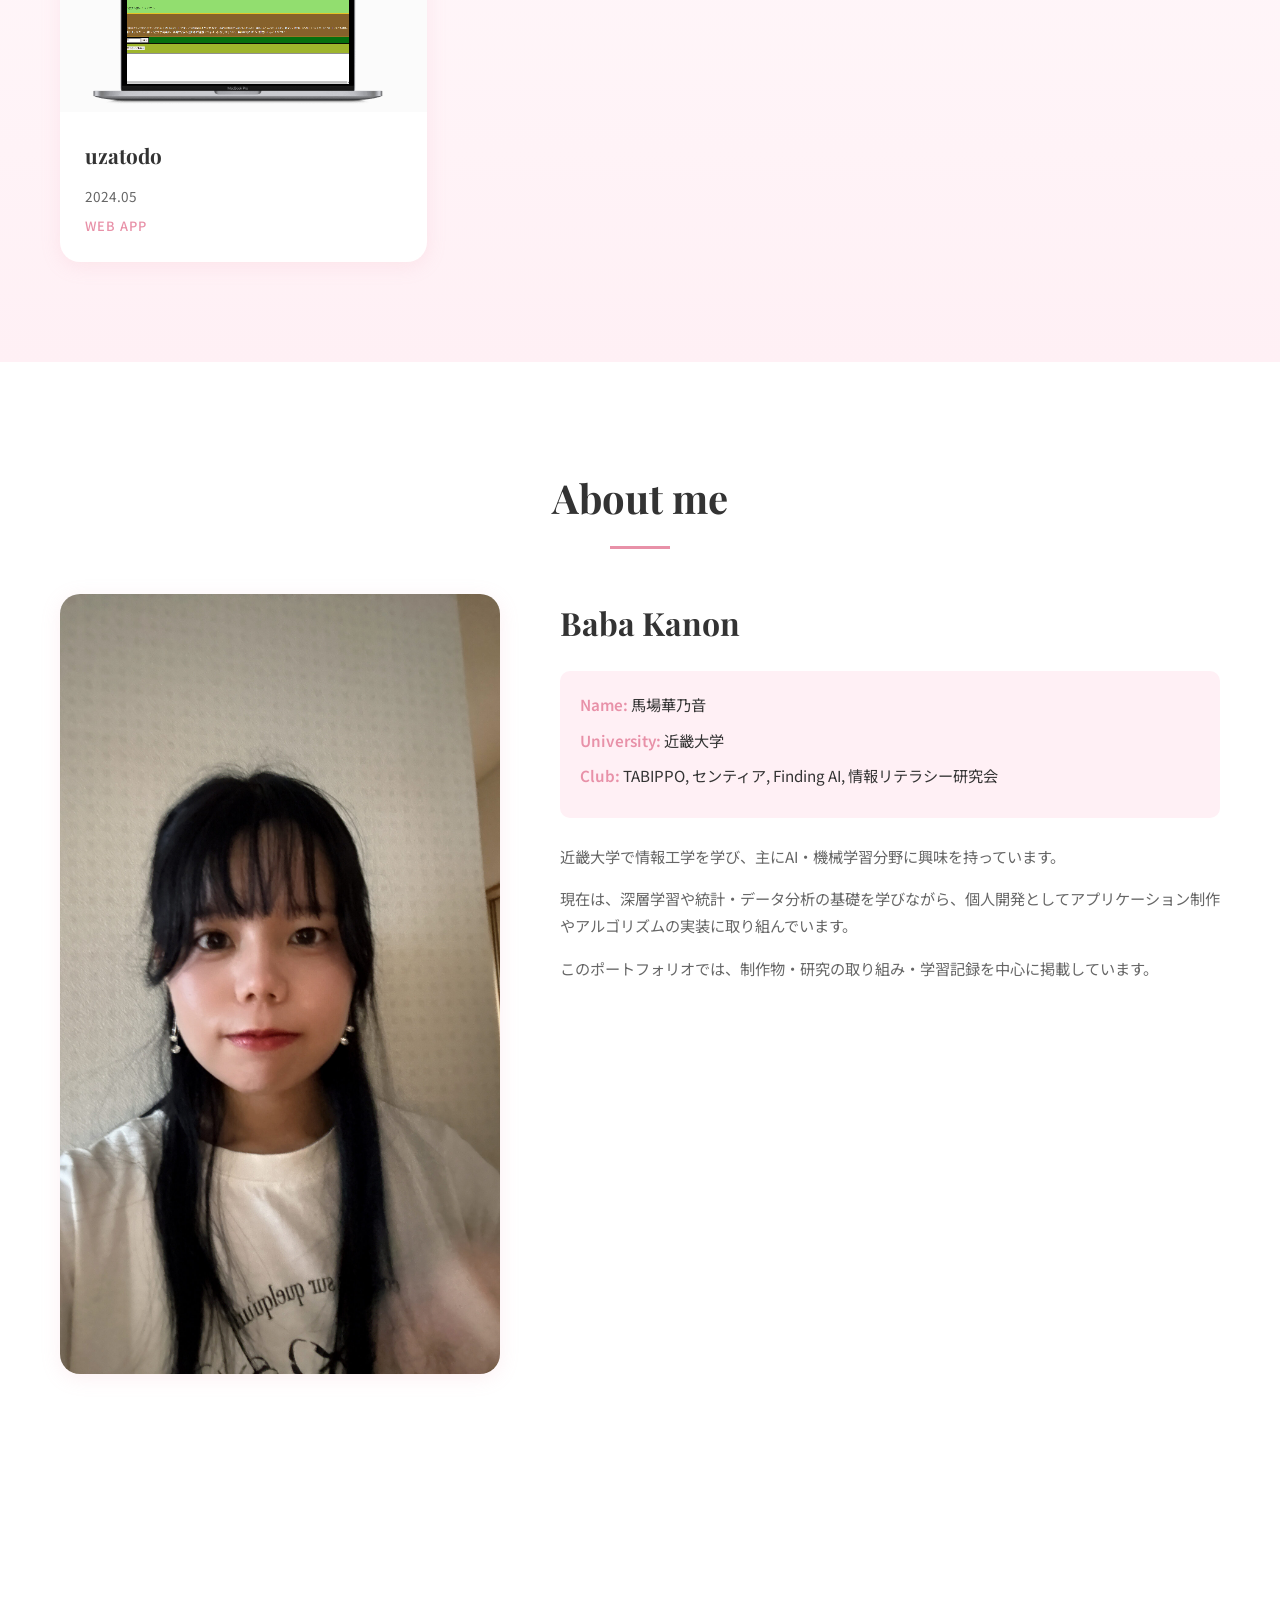
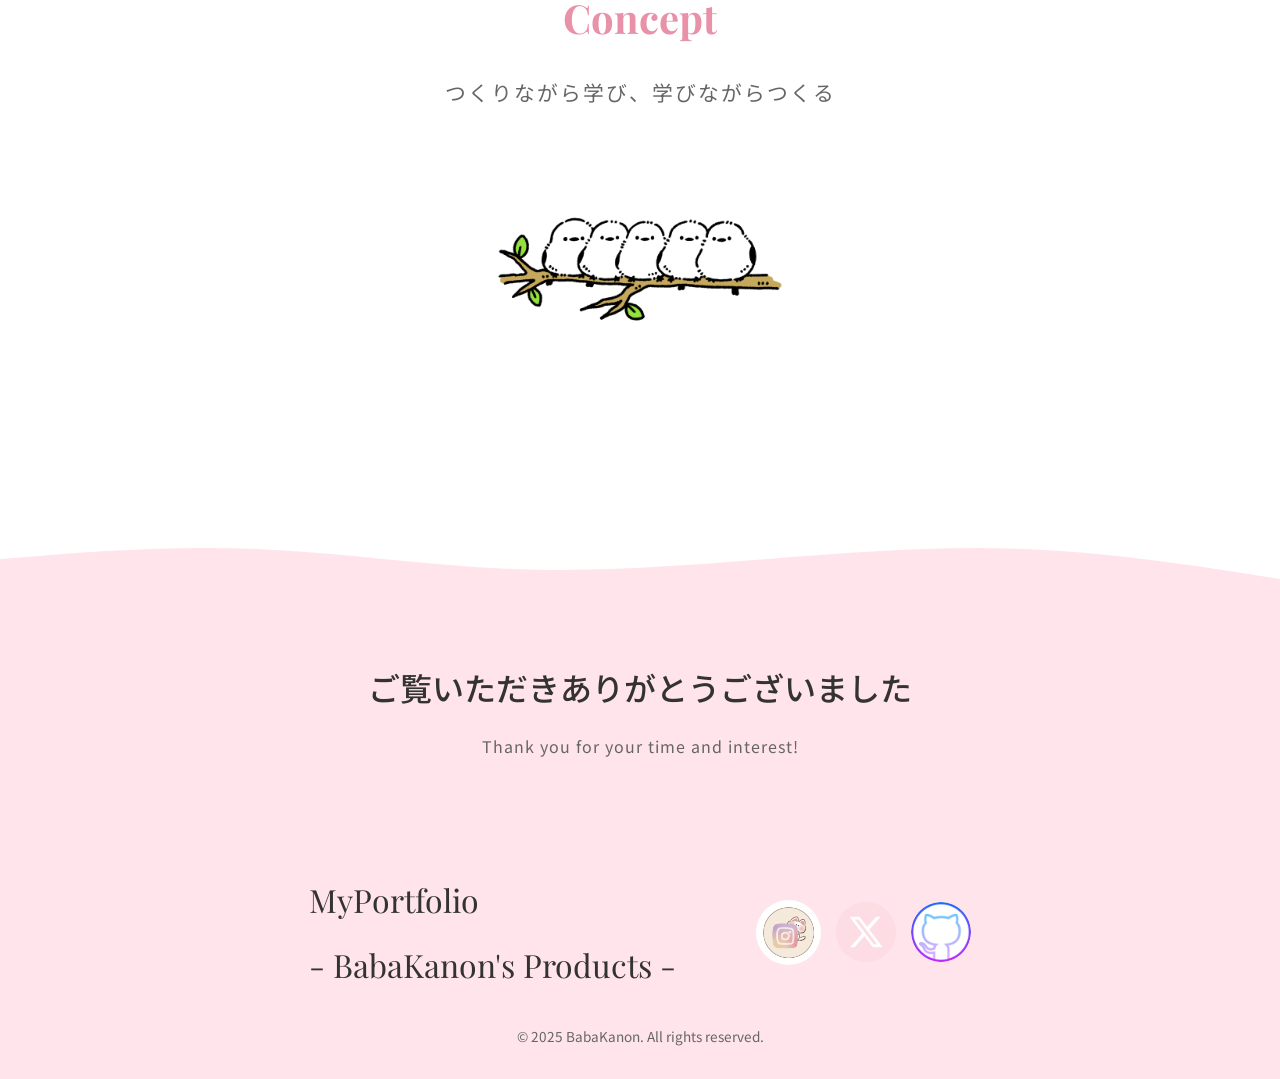
==== commit 41fb1ce6: "second commit" ====
--- a/index.html
+++ b/index.html
@@ -11,15 +11,25 @@
     <link rel="stylesheet" href="https://cdnjs.cloudflare.com/ajax/libs/font-awesome/6.4.0/css/all.min.css">
 </head>
 <body>
+    <!-- Loading Screen -->
+    <div id="loading-screen" class="loading-screen">
+        <div class="loading-apples-container">
+            <img src="images/loading_apples.png" alt="Loading" class="loading-apples">
+            <img src="images/icon_shimaenaga.png" alt="Shimaenaga" class="loading-bird">
+        </div>
+    </div>
+
     <!-- Navigation -->
     <nav class="navbar">
         <div class="nav-container">
-            <a href="#" class="nav-logo">MyPortfolio</a>
+            <a href="#" class="nav-logo"><img src="images/icon_shimaenaga.png" alt="icon" class="nav-icon">MyPortfolio</a>
             <ul class="nav-menu">
+                <li><img src="images/birds.gif" alt="birds" class="nav-birds-left"></li>
                 <li><a href="#home">HOME</a></li>
                 <li><a href="#about">ABOUT</a></li>
                 <li><a href="#products">PRODUCTS</a></li>
                 <li><a href="#contact">CONTACT</a></li>
+                <li><img src="images/birds_huwahuwa.png" alt="birds" class="nav-birds"></li>
             </ul>
             <div class="hamburger">
                 <span></span>
@@ -32,48 +42,18 @@
     <!-- Hero Section -->
     <section id="home" class="hero">
         <div class="hero-content">
-            <h1 class="hero-title">MyPortfolio</h1>
-            <p class="hero-subtitle">- BabaKanon Coding Products -</p>
-            <div class="hero-image">
-                <img src="images/profile-illustration.png" alt="Profile Illustration">
+            <div class="hero-text">
+                <h1 class="hero-title">MyPortfolio</h1>
+                <p class="hero-subtitle">- BabaKanon's Products -</p>
+            </div>
+            <div class="hero-icon">
+                <img src="images/rabbit_ribbon.jpg" alt="Profile Icon">
             </div>
         </div>
         <div class="wave-container">
             <svg class="wave" xmlns="http://www.w3.org/2000/svg" viewBox="0 0 1440 320" preserveAspectRatio="none">
                 <path fill="#ffffff" fill-opacity="1" d="M0,96L48,112C96,128,192,160,288,160C384,160,480,128,576,122.7C672,117,768,139,864,154.7C960,171,1056,181,1152,165.3C1248,149,1344,107,1392,85.3L1440,64L1440,320L1392,320C1344,320,1248,320,1152,320C1056,320,960,320,864,320C768,320,672,320,576,320C480,320,384,320,288,320C192,320,96,320,48,320L0,320Z"></path>
             </svg>
-        </div>
-    </section>
-
-    <!-- About Section -->
-    <section id="about" class="about">
-        <div class="container">
-            <h2 class="section-title">About me</h2>
-            <div class="about-content">
-                <div class="about-image">
-                    <img src="images/profile-photo.jpg" alt="Baba Kanon">
-                </div>
-                <div class="about-text">
-                    <h3>Baba Kanon</h3>
-                    <div class="about-info">
-                        <p><span class="label">Name:</span> 馬場華乃音</p>
-                        <p><span class="label">University:</span> 近畿大学</p>
-                        <p><span class="label">Club:</span> TABIPPO, センティア, Finding AI, 情報リテラシー研究会</p>
-                    </div>
-                    <p class="about-description">
-                        近畿大学で情報工学を学び、主にAI・機械学習分野に興味を持っています。
-                    </p>
-                    <p class="about-description">
-                        現在は、深層学習や統計・データ分析の基礎を学びながら、個人開発としてアプリケーション制作やアルゴリズムの実装に取り組んでいます。
-                    </p>
-                    <p class="about-description">
-                        将来的には大学院で人工知能分野を研究し、社会における課題解決に寄与する技術開発を行いたいと考えています。
-                    </p>
-                    <p class="about-description">
-                        このポートフォリオでは、制作物・研究の取り組み・学習記録を中心に掲載しています。
-                    </p>
-                </div>
-            </div>
         </div>
     </section>
 
@@ -85,7 +65,7 @@
                 <!-- GCI Summer -->
                 <div class="product-card" onclick="openModal('gci')">
                     <div class="product-image">
-                        <img src="images/gci-thumbnail.png" alt="2025 GCI summer">
+                        <img src="images/GCI.png" alt="2025 GCI summer">
                     </div>
                     <div class="product-info">
                         <h3>2025 GCI summer</h3>
@@ -133,18 +113,30 @@
         </div>
     </section>
 
-    <!-- Current Section -->
-    <section class="current">
+    <!-- About Section -->
+    <section id="about" class="about">
         <div class="container">
-            <h2 class="section-title">Now Working</h2>
-            <div class="current-items">
-                <div class="current-item">
-                    <span class="current-badge">Learning</span>
-                    <p>DeepLearning基礎講座受講</p>
-                </div>
-                <div class="current-item">
-                    <span class="current-badge">Developing</span>
-                    <p>RICH CORE を制作中</p>
+            <h2 class="section-title">About me</h2>
+            <div class="about-content">
+                <div class="about-image">
+                    <img src="images/profile-photo.jpg" alt="Baba Kanon">
+                </div>
+                <div class="about-text">
+                    <h3>Baba Kanon</h3>
+                    <div class="about-info">
+                        <p><span class="label">Name:</span> 馬場華乃音</p>
+                        <p><span class="label">University:</span> 近畿大学</p>
+                        <p><span class="label">Club:</span> TABIPPO, センティア, Finding AI, 情報リテラシー研究会</p>
+                    </div>
+                    <p class="about-description">
+                        近畿大学で情報工学を学び、主にAI・機械学習分野に興味を持っています。
+                    </p>
+                    <p class="about-description">
+                        現在は、深層学習や統計・データ分析の基礎を学びながら、個人開発としてアプリケーション制作やアルゴリズムの実装に取り組んでいます。
+                    </p>
+                    <p class="about-description">
+                        このポートフォリオでは、制作物・研究の取り組み・学習記録を中心に掲載しています。
+                    </p>
                 </div>
             </div>
         </div>
@@ -155,6 +147,24 @@
         <div class="container">
             <h2 class="concept-title">Concept</h2>
             <p class="concept-text">つくりながら学び、学びながらつくる</p>
+            <div class="concept-image">
+                <img src="images/shimaenagas_huwahuwa.png" alt="シマエナガ">
+            </div>
+        </div>
+    </section>
+
+    <!-- Thank You Section -->
+    <section class="thank-you">
+        <div class="thank-you-wave">
+            <svg xmlns="http://www.w3.org/2000/svg" viewBox="0 0 1440 120" preserveAspectRatio="none">
+                <path fill="#ffe4ec" d="M0,60L48,55C96,50,192,40,288,45C384,50,480,70,576,75C672,80,768,70,864,60C960,50,1056,40,1152,45C1248,50,1344,70,1392,80L1440,90L1440,120L0,120Z"></path>
+            </svg>
+        </div>
+        <div class="thank-you-content">
+            <div class="container">
+                <h2 class="thank-you-title">ご覧いただきありがとうございました</h2>
+                <p class="thank-you-subtitle">Thank you for your time and interest!</p>
+            </div>
         </div>
     </section>
 
@@ -164,12 +174,12 @@
             <div class="footer-content">
                 <div class="footer-logo">
                     <p>MyPortfolio</p>
-                    <p class="footer-subtitle">- BabaKanon Coding Products -</p>
+                    <p class="footer-subtitle">- BabaKanon's Products -</p>
                 </div>
                 <div class="social-links">
-                    <a href="#" target="_blank" aria-label="Instagram"><i class="fab fa-instagram"></i></a>
-                    <a href="#" target="_blank" aria-label="X (Twitter)"><i class="fab fa-x-twitter"></i></a>
-                    <a href="#" target="_blank" aria-label="GitHub"><i class="fab fa-github"></i></a>
+                    <a href="https://www.instagram.com/non2u._.u/" target="_blank" aria-label="Instagram"><img src="images/insta_cat.jpg" alt="Instagram"></a>
+                    <a href="https://x.com/z8it44iz48630" target="_blank" aria-label="X (Twitter)"><img src="images/icon_x.jpg" alt="X"></a>
+                    <a href="https://github.com/kanon261" target="_blank" aria-label="GitHub"><img src="images/icon_github.jpg" alt="GitHub"></a>
                 </div>
             </div>
             <p class="copyright">&copy; 2025 BabaKanon. All rights reserved.</p>
--- a/styles.css
+++ b/styles.css
@@ -1,3 +1,64 @@
+/* Loading Screen */
+.loading-screen {
+    position: fixed;
+    top: 0;
+    left: 0;
+    width: 100%;
+    height: 100%;
+    background: var(--primary-light);
+    display: flex;
+    justify-content: center;
+    align-items: center;
+    z-index: 9999;
+    transition: opacity 0.8s ease, visibility 0.8s ease;
+}
+
+.loading-screen.fade-out {
+    opacity: 0;
+    visibility: hidden;
+}
+
+.loading-apples-container {
+    position: relative;
+    width: 900px;
+    max-width: 95vw;
+}
+
+.loading-apples {
+    width: 100%;
+    height: auto;
+    display: block;
+    animation: appleBrightness 2.5s ease-in-out forwards;
+}
+
+.loading-bird {
+    position: absolute;
+    left: 58%;
+    bottom: 157px;
+    transform: translateX(-50%);
+    width: 80px;
+    height: auto;
+    animation: appleBrightness 2.5s ease-in-out forwards;
+}
+
+@keyframes appleBrightness {
+    0% {
+        filter: brightness(0.8);
+    }
+    20% {
+        filter: brightness(0.9);
+    }
+    40% {
+        filter: brightness(1.0);
+    }
+    60% {
+        filter: brightness(1.1);
+    }
+    80%, 100% {
+        filter: brightness(1.2);
+    }
+}
+
 /* Reset & Base Styles */
 * {
     margin: 0;
@@ -6,13 +67,13 @@
 }
 
 :root {
-    --primary-color: #c4a07c;
-    --primary-light: #f5efe8;
+    --primary-color: #e891a8;
+    --primary-light: #fff0f5;
     --text-dark: #333;
     --text-light: #666;
     --white: #ffffff;
-    --accent: #d4a574;
-    --shadow: 0 4px 20px rgba(0, 0, 0, 0.1);
+    --accent: #f48fb1;
+    --shadow: 0 4px 20px rgba(232, 145, 168, 0.15);
 }
 
 html {
@@ -53,7 +114,7 @@
 .nav-container {
     max-width: 1200px;
     margin: 0 auto;
-    padding: 15px 20px;
+    padding: 20px 25px;
     display: flex;
     justify-content: space-between;
     align-items: center;
@@ -61,22 +122,42 @@
 
 .nav-logo {
     font-family: 'Playfair Display', serif;
-    font-size: 1.5rem;
+    font-size: 2.2rem;
     color: var(--primary-color);
     text-decoration: none;
     font-weight: 500;
+    display: flex;
+    align-items: center;
+    gap: 12px;
+}
+
+.nav-icon {
+    width: 55px;
+    height: 55px;
+    object-fit: contain;
+}
+
+.nav-birds {
+    width: 100px;
+    height: auto;
+}
+
+.nav-birds-left {
+    width: 100px;
+    height: auto;
 }
 
 .nav-menu {
     display: flex;
     list-style: none;
     gap: 40px;
+    align-items: center;
 }
 
 .nav-menu a {
     text-decoration: none;
     color: var(--text-dark);
-    font-size: 0.9rem;
+    font-size: 1.05rem;
     font-weight: 500;
     letter-spacing: 1px;
     transition: color 0.3s ease;
@@ -103,12 +184,11 @@
 /* Hero Section */
 .hero {
     min-height: 100vh;
-    background: linear-gradient(135deg, var(--primary-light) 0%, #fff5eb 100%);
+    background: linear-gradient(135deg, var(--primary-light) 0%, #ffe4ec 100%);
     display: flex;
     flex-direction: column;
     justify-content: center;
     align-items: center;
-    text-align: center;
     padding-top: 80px;
     position: relative;
     overflow: hidden;
@@ -117,11 +197,20 @@
 .hero-content {
     z-index: 2;
     padding: 40px 20px;
+    display: flex;
+    align-items: center;
+    justify-content: center;
+    gap: 60px;
+    max-width: 900px;
+}
+
+.hero-text {
+    text-align: left;
 }
 
 .hero-title {
-    font-size: 4rem;
-    color: var(--primary-color);
+    font-size: 3.5rem;
+    color: var(--text-dark);
     margin-bottom: 10px;
     animation: fadeInUp 1s ease;
 }
@@ -129,21 +218,24 @@
 .hero-subtitle {
     font-size: 1.1rem;
     color: var(--text-light);
-    letter-spacing: 3px;
-    margin-bottom: 40px;
+    letter-spacing: 2px;
     animation: fadeInUp 1s ease 0.2s both;
 }
 
-.hero-image {
-    max-width: 400px;
-    margin: 0 auto;
+.hero-icon {
+    width: 180px;
+    height: 180px;
+    border-radius: 50%;
+    overflow: hidden;
+    background: #f5f0eb;
+    box-shadow: 0 5px 20px rgba(0, 0, 0, 0.1);
     animation: fadeInUp 1s ease 0.4s both;
 }
 
-.hero-image img {
-    width: 100%;
-    height: auto;
-    filter: drop-shadow(0 10px 30px rgba(0, 0, 0, 0.1));
+.hero-icon img {
+    width: 100%;
+    height: 100%;
+    object-fit: cover;
 }
 
 .wave-container {
@@ -254,7 +346,7 @@
 
 .product-card:hover {
     transform: translateY(-10px);
-    box-shadow: 0 20px 40px rgba(0, 0, 0, 0.15);
+    box-shadow: 0 20px 40px rgba(232, 145, 168, 0.25);
 }
 
 .product-image {
@@ -339,7 +431,7 @@
 /* Concept Section */
 .concept {
     padding: 100px 0;
-    background: linear-gradient(135deg, var(--primary-light) 0%, #fff5eb 100%);
+    background: var(--white);
     text-align: center;
 }
 
@@ -355,58 +447,112 @@
     letter-spacing: 2px;
 }
 
+.concept-image {
+    margin-top: 0;
+}
+
+.concept-image img {
+    max-width: 300px;
+    height: auto;
+}
+
+/* Thank You Section */
+.thank-you {
+    background: var(--white);
+}
+
+.thank-you-wave {
+    width: 100%;
+    line-height: 0;
+}
+
+.thank-you-wave svg {
+    width: 100%;
+    height: 80px;
+}
+
+.thank-you-content {
+    background: #ffe4ec;
+    padding: 60px 0;
+    text-align: center;
+}
+
+.thank-you-title {
+    font-family: 'Noto Sans JP', sans-serif;
+    font-size: 2rem;
+    font-weight: 500;
+    color: var(--text-dark);
+    margin-bottom: 15px;
+}
+
+.thank-you-subtitle {
+    font-size: 1rem;
+    color: var(--text-light);
+    letter-spacing: 1px;
+}
+
 /* Footer */
 .footer {
-    background: var(--white);
-    padding: 60px 0 30px;
-    border-top: 1px solid #eee;
+    background: #ffe4ec;
+    padding: 50px 0 30px;
 }
 
 .footer-content {
     display: flex;
-    justify-content: space-between;
+    justify-content: center;
     align-items: center;
+    gap: 80px;
     margin-bottom: 30px;
 }
 
 .footer-logo p {
     font-family: 'Playfair Display', serif;
-    font-size: 1.3rem;
+    font-size: 2rem;
     color: var(--text-dark);
 }
 
 .footer-subtitle {
-    font-size: 0.85rem;
-    color: var(--text-light);
-    margin-top: 5px;
+    font-size: 1.1rem;
+    color: var(--text-light);
+    margin-top: 8px;
 }
 
 .social-links {
     display: flex;
-    gap: 20px;
+    gap: 15px;
+    align-items: center;
 }
 
 .social-links a {
-    width: 45px;
-    height: 45px;
+    width: 60px;
+    height: 60px;
     border-radius: 50%;
-    background: var(--text-dark);
-    color: var(--white);
-    display: flex;
-    align-items: center;
-    justify-content: center;
+    overflow: hidden;
+    display: block;
     text-decoration: none;
-    font-size: 1.2rem;
-    transition: background 0.3s ease, transform 0.3s ease;
+    transition: transform 0.3s ease, box-shadow 0.3s ease;
 }
 
 .social-links a:hover {
-    background: var(--primary-color);
     transform: translateY(-3px);
+    box-shadow: 0 5px 15px rgba(232, 145, 168, 0.3);
+}
+
+.social-links a img {
+    width: 60px;
+    height: 60px;
+    object-fit: cover;
+    display: block;
 }
 
 .social-links a:first-child {
-    background: linear-gradient(45deg, #f09433 0%,#e6683c 25%,#dc2743 50%,#cc2366 75%,#bc1888 100%);
+    width: 65px;
+    height: 65px;
+}
+
+.social-links a:first-child img {
+    width: 65px;
+    height: 65px;
 }
 
 .copyright {
@@ -614,6 +760,15 @@
         transform: rotate(-45deg) translate(5px, -5px);
     }
 
+    .hero-content {
+        flex-direction: column;
+        gap: 30px;
+    }
+
+    .hero-text {
+        text-align: center;
+    }
+
     .hero-title {
         font-size: 2.5rem;
     }
@@ -622,8 +777,9 @@
         font-size: 0.9rem;
     }
 
-    .hero-image {
-        max-width: 280px;
+    .hero-icon {
+        width: 140px;
+        height: 140px;
     }
 
     .about-content {
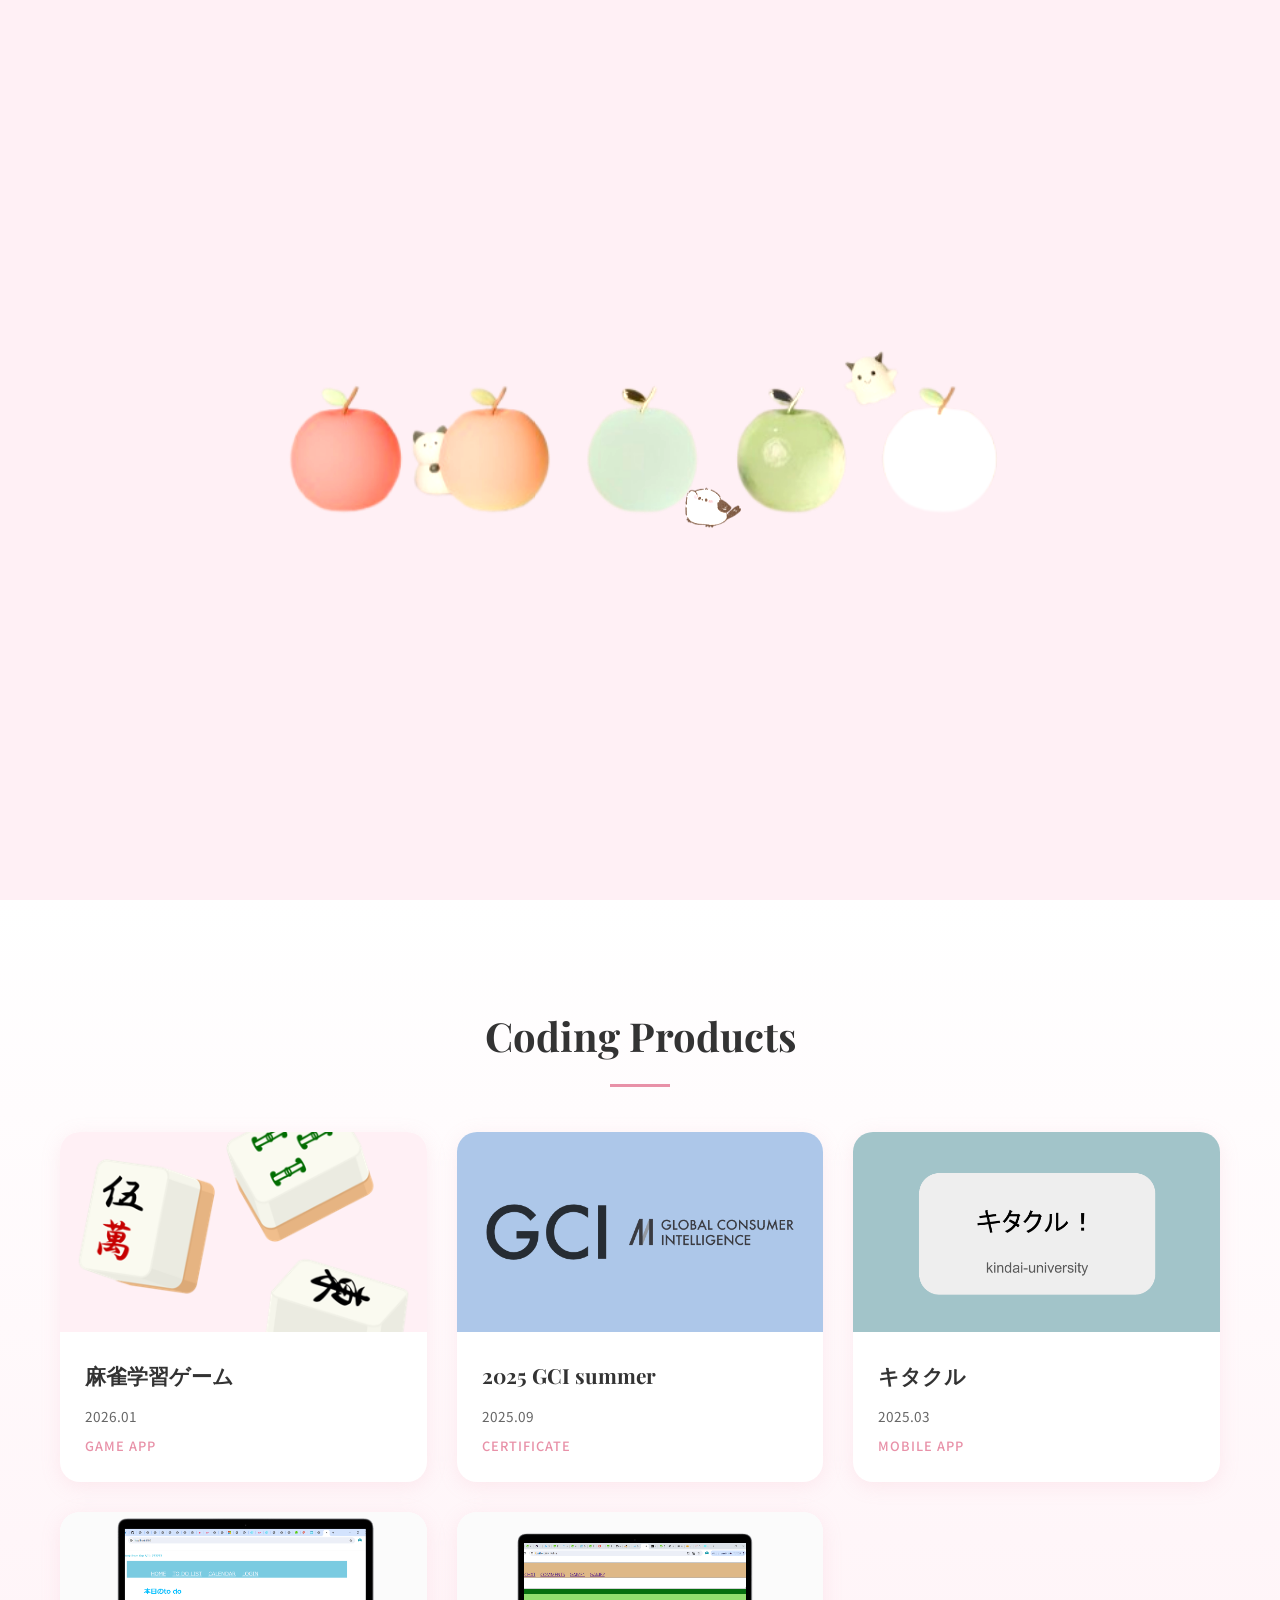
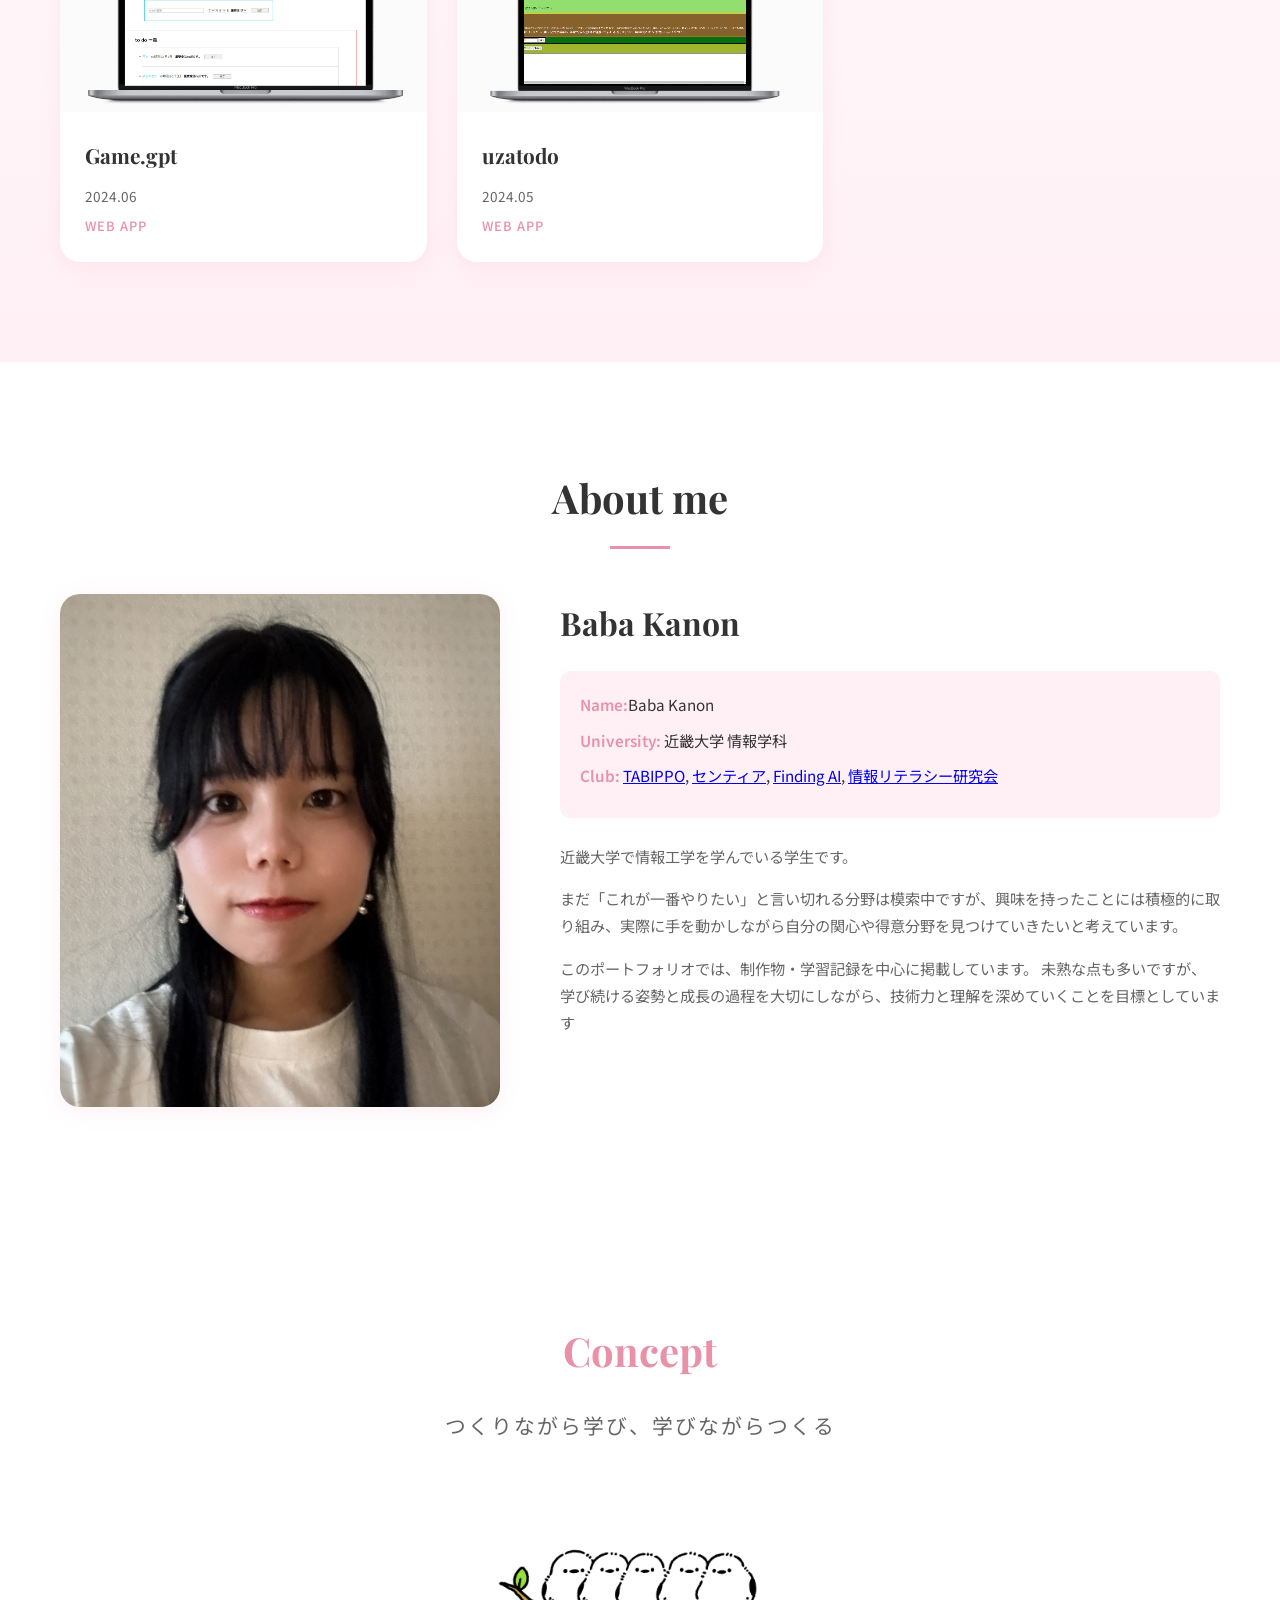
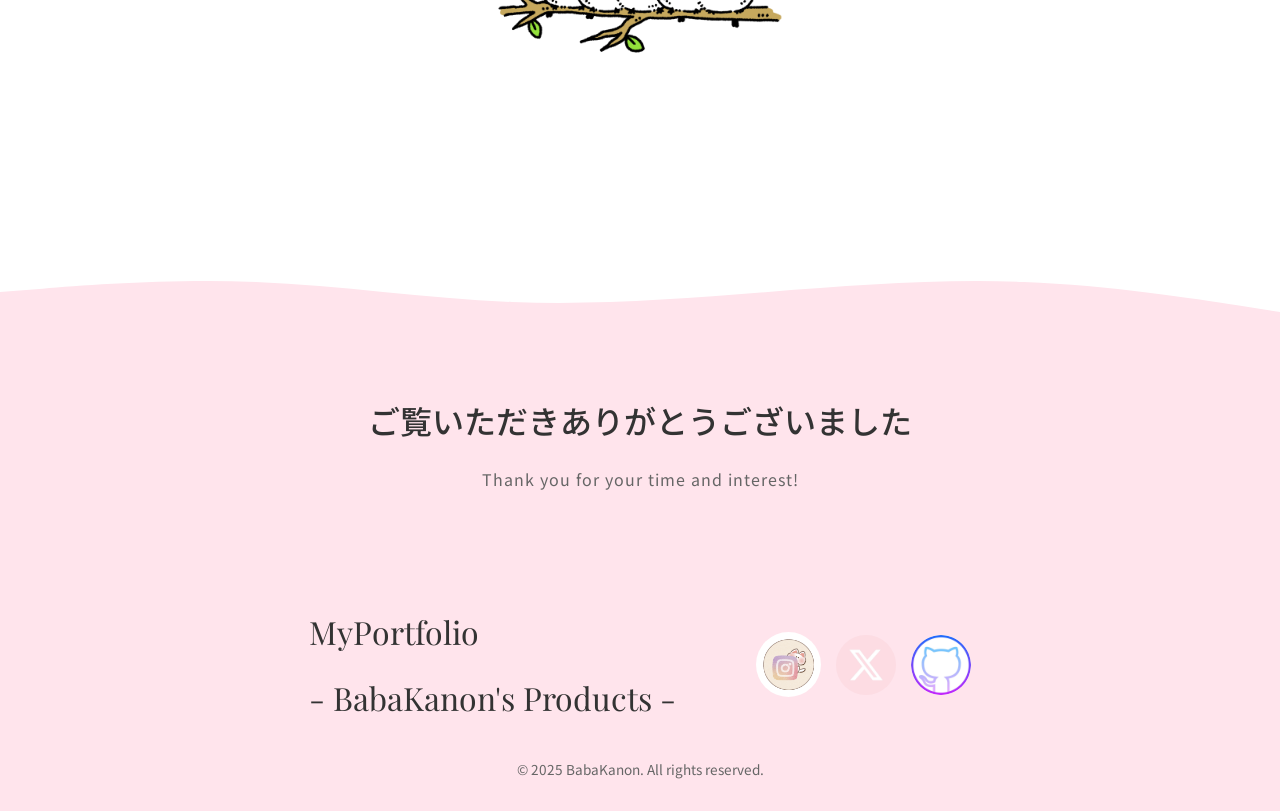
==== commit a51b3598: "third commit" ====
--- a/index.html
+++ b/index.html
@@ -3,7 +3,8 @@
 <head>
     <meta charset="UTF-8">
     <meta name="viewport" content="width=device-width, initial-scale=1.0">
-    <title>MyPortfolio - BabaKanon Coding Products</title>
+    <title>Kanon's Portfolio</title>
+    <link rel="icon" href="images/icon_shimaenaga.png" type="image/png">
     <link rel="stylesheet" href="styles.css">
     <link rel="preconnect" href="https://fonts.googleapis.com">
     <link rel="preconnect" href="https://fonts.gstatic.com" crossorigin>
@@ -62,8 +63,20 @@
         <div class="container">
             <h2 class="section-title">Coding Products</h2>
             <div class="products-grid">
+                <!-- 麻雀学習ゲーム -->
+                <a href="mahjong.html" class="product-card">
+                    <div class="product-image">
+                        <img src="images/mahjong.png" alt="麻雀学習ゲーム">
+                    </div>
+                    <div class="product-info">
+                        <h3>麻雀学習ゲーム</h3>
+                        <p class="product-date">2026.01</p>
+                        <p class="product-type">Game App</p>
+                    </div>
+                </a>
+
                 <!-- GCI Summer -->
-                <div class="product-card" onclick="openModal('gci')">
+                <a href="gci.html" class="product-card">
                     <div class="product-image">
                         <img src="images/GCI.png" alt="2025 GCI summer">
                     </div>
@@ -72,10 +85,10 @@
                         <p class="product-date">2025.09</p>
                         <p class="product-type">Certificate</p>
                     </div>
-                </div>
+                </a>
 
                 <!-- Kitakuru -->
-                <div class="product-card" onclick="openModal('kitakuru')">
+                <a href="kitakuru.html" class="product-card">
                     <div class="product-image">
                         <img src="images/kitakuru-thumbnail.png" alt="キタクル">
                     </div>
@@ -84,10 +97,10 @@
                         <p class="product-date">2025.03</p>
                         <p class="product-type">Mobile App</p>
                     </div>
-                </div>
+                </a>
 
                 <!-- Game.gpt -->
-                <div class="product-card" onclick="openModal('gamegpt')">
+                <a href="gamegpt.html" class="product-card">
                     <div class="product-image">
                         <img src="images/gamegpt-thumbnail.png" alt="Game.gpt">
                     </div>
@@ -96,10 +109,10 @@
                         <p class="product-date">2024.06</p>
                         <p class="product-type">Web App</p>
                     </div>
-                </div>
+                </a>
 
                 <!-- uzatodo -->
-                <div class="product-card" onclick="openModal('uzatodo')">
+                <a href="uzatodo.html" class="product-card">
                     <div class="product-image">
                         <img src="images/uzatodo-thumbnail.png" alt="uzatodo">
                     </div>
@@ -108,7 +121,7 @@
                         <p class="product-date">2024.05</p>
                         <p class="product-type">Web App</p>
                     </div>
-                </div>
+                </a>
             </div>
         </div>
     </section>
@@ -119,23 +132,24 @@
             <h2 class="section-title">About me</h2>
             <div class="about-content">
                 <div class="about-image">
-                    <img src="images/profile-photo.jpg" alt="Baba Kanon">
+                    <img src="images/profile-photo.png" alt="Baba Kanon">
                 </div>
                 <div class="about-text">
                     <h3>Baba Kanon</h3>
                     <div class="about-info">
-                        <p><span class="label">Name:</span> 馬場華乃音</p>
-                        <p><span class="label">University:</span> 近畿大学</p>
-                        <p><span class="label">Club:</span> TABIPPO, センティア, Finding AI, 情報リテラシー研究会</p>
+                        <p><span class="label">Name:</span>Baba Kanon</p>
+                        <p><span class="label">University:</span> 近畿大学 情報学科</p>
+                        <p><span class="label">Club:</span> <a href="https://www.instagram.com/tabippo.south/" target="_blank">TABIPPO</a>, <a href="https://www.instagram.com/centia.women/" target="_blank">センティア</a>, <a href="https://www.instagram.com/finding__ai/" target="_blank">Finding AI</a>, <a href="https://x.com/kindaijourite" target="_blank">情報リテラシー研究会</a></p>
                     </div>
                     <p class="about-description">
-                        近畿大学で情報工学を学び、主にAI・機械学習分野に興味を持っています。
+                        近畿大学で情報工学を学んでいる学生です。
                     </p>
                     <p class="about-description">
-                        現在は、深層学習や統計・データ分析の基礎を学びながら、個人開発としてアプリケーション制作やアルゴリズムの実装に取り組んでいます。
+                        まだ「これが一番やりたい」と言い切れる分野は模索中ですが、興味を持ったことには積極的に取り組み、実際に手を動かしながら自分の関心や得意分野を見つけていきたいと考えています。
                     </p>
                     <p class="about-description">
-                        このポートフォリオでは、制作物・研究の取り組み・学習記録を中心に掲載しています。
+                        このポートフォリオでは、制作物・学習記録を中心に掲載しています。
+                        未熟な点も多いですが、学び続ける姿勢と成長の過程を大切にしながら、技術力と理解を深めていくことを目標としています
                     </p>
                 </div>
             </div>
@@ -186,146 +200,6 @@
         </div>
     </footer>
 
-    <!-- Modals -->
-    <!-- GCI Modal -->
-    <div id="gci-modal" class="modal">
-        <div class="modal-content">
-            <span class="close-modal" onclick="closeModal('gci')">&times;</span>
-            <h2>2025 GCI summer</h2>
-            <div class="modal-body">
-                <div class="modal-image">
-                    <img src="images/gci-certificate.jpg" alt="GCI Certificate">
-                </div>
-                <div class="modal-info">
-                    <h3>GCIとは？</h3>
-                    <p>東京大学の松尾・岩澤研究室が主催する日本国内の学生を対象としたAI・データサイエンスを学べる公開講座（東京大学グローバル消費インテリジェンス寄付講座）</p>
-
-                    <h4>GCI講座（Summer）の特徴</h4>
-                    <ul>
-                        <li><strong>内容：</strong>データサイエンスやAIの基礎〜応用までを学ぶ講義・実践課題中心のプログラム</li>
-                        <li><strong>主催：</strong>東京大学工学系研究科 松尾・岩澤研究室による寄附講座</li>
-                        <li><strong>形式：</strong>オンライン講義＋課題・コンペ形式の実践学習中心</li>
-                        <li><strong>対象：</strong>主に学生（中学生〜大学生まで幅広い年齢層）</li>
-                        <li><strong>費用：</strong>学生向けは原則無料</li>
-                        <li><strong>修了者の機会：</strong>優秀者には海外視察研修などの追加機会がある場合もある</li>
-                    </ul>
-
-                    <h4>学んだこと</h4>
-                    <p>本プログラム（GCI）を通して、私はAIやデータサイエンスに関する知識だけでなく、それらを社会課題や実際の問題解決にどのように活用するかという視点を学ぶことができた。</p>
-                    <p>これまでAIについては、アルゴリズムや手法を個別に学ぶことが中心であったが、GCIでは「何のために分析を行うのか」「どのような価値を生み出すのか」を常に意識する必要があった点が印象的であった。</p>
-                </div>
-            </div>
-        </div>
-    </div>
-
-    <!-- Kitakuru Modal -->
-    <div id="kitakuru-modal" class="modal">
-        <div class="modal-content">
-            <span class="close-modal" onclick="closeModal('kitakuru')">&times;</span>
-            <h2>キタクル</h2>
-            <div class="modal-body">
-                <div class="modal-image">
-                    <img src="images/kitakuru-thumbnail.png" alt="キタクル">
-                </div>
-                <div class="modal-info">
-                    <div class="tech-badges">
-                        <span class="tech-badge">Flutter</span>
-                        <span class="tech-badge">Dart</span>
-                        <span class="tech-badge">C++</span>
-                        <span class="tech-badge">Swift</span>
-                        <span class="tech-badge">HTML</span>
-                    </div>
-                    <table class="info-table">
-                        <tr><th>GitHub</th><td><a href="https://github.com/DIGIT-KITAQ-Flutter/team_kindai-university" target="_blank">DIGIT-KITAQ-Flutter/team_kindai-university</a></td></tr>
-                        <tr><th>背景</th><td>DigItKITAQのハッカソンで制作<br>キタクルを通して北九州の魅力を伝える</td></tr>
-                        <tr><th>制作人数</th><td>5名</td></tr>
-                        <tr><th>担当箇所</th><td>投稿画面のUI</td></tr>
-                        <tr><th>発表プロダクト</th><td>2025/3/16 DigItKITAQ</td></tr>
-                        <tr><th>制作期間</th><td>2025/3/3〜2025/3/16</td></tr>
-                    </table>
-
-                    <h4>DigItKITAQについて</h4>
-                    <p><strong>技術学習・勉強会（オンライン）：</strong>ITスキルの基礎〜実践をオンラインで学ぶ勉強会がある</p>
-                    <p><strong>アイデアソン（対面）：</strong>テーマに沿ってチームでアイデアを出し合い、アプリの設計を行うイベント</p>
-                    <p><strong>ハッカソン（対面）：</strong>チームでアプリを制作し、現役エンジニアのメンタリングを受けながら開発する</p>
-                    <p><strong>成果発表会・交流会：</strong>完成したアプリをプレゼンテーション形式で発表し、企業の担当者とも交流できます。優秀作品は表彰される</p>
-
-                    <h4>学んだこと</h4>
-                    <p>今回の経験を通して、チームワーク、時間配分、そして発表準備の重要性を学んだ。制作に集中するあまり、これらは軽視されがちであるが、どれほど完成度の高い作品であっても、その価値が他者に伝わらなければ意味がないと感じた。</p>
-                </div>
-            </div>
-        </div>
-    </div>
-
-    <!-- Game.gpt Modal -->
-    <div id="gamegpt-modal" class="modal">
-        <div class="modal-content">
-            <span class="close-modal" onclick="closeModal('gamegpt')">&times;</span>
-            <h2>Game.gpt</h2>
-            <div class="modal-body">
-                <div class="modal-image">
-                    <img src="images/gamegpt-thumbnail.png" alt="Game.gpt">
-                </div>
-                <div class="modal-info">
-                    <div class="tech-badges">
-                        <span class="tech-badge">React</span>
-                        <span class="tech-badge">Unity</span>
-                        <span class="tech-badge">JavaScript</span>
-                        <span class="tech-badge">Node.js</span>
-                    </div>
-                    <table class="info-table">
-                        <tr><th>GitHub</th><td><a href="https://github.com/uedasatosi/chatg-app" target="_blank">uedasatosi/chatg-app</a></td></tr>
-                        <tr><th>機能</th><td>ChatGPTのAPIを使った質問サイト<br>ゲーム（シューティングゲーム、玉転ゲーム）</td></tr>
-                        <tr><th>制作人数</th><td>4名</td></tr>
-                        <tr><th>担当箇所</th><td>2名でゲームを担当し、Unityでシューティングゲームを作成した</td></tr>
-                        <tr><th>発表プロダクト</th><td>2024/6/16 ハックツハッカソン ステゴカップ</td></tr>
-                        <tr><th>制作期間</th><td>2024/6/15〜2024/6/16</td></tr>
-                    </table>
-
-                    <h4>学んだこと</h4>
-                    <p>前回の経験での反省を生かし、今回は事前準備に力を入れて取り組んだ。その結果、自分の担当箇所であるゲーム部分を完成させることができた。Unityを用いた制作は今回が初めてであったが、インターネットで情報を調べながら試行錯誤を重ね、最終的に形のある成果物として完成させることができた。</p>
-                    <p>これまで個人で一つの作品を最後まで作り上げた経験は少なかったため、自分の力で制作を完遂できたことに大きな達成感を得た。この経験を通して、技術的な成長だけでなく、自分自身への自信にもつながったと感じている。</p>
-                </div>
-            </div>
-        </div>
-    </div>
-
-    <!-- uzatodo Modal -->
-    <div id="uzatodo-modal" class="modal">
-        <div class="modal-content">
-            <span class="close-modal" onclick="closeModal('uzatodo')">&times;</span>
-            <h2>uzatodo</h2>
-            <div class="modal-body">
-                <div class="modal-image">
-                    <img src="images/uzatodo-thumbnail.png" alt="uzatodo">
-                </div>
-                <div class="modal-info">
-                    <div class="tech-badges">
-                        <span class="tech-badge">HTML</span>
-                        <span class="tech-badge">CSS</span>
-                        <span class="tech-badge">JavaScript</span>
-                        <span class="tech-badge">Azure</span>
-                    </div>
-                    <table class="info-table">
-                        <tr><th>デプロイ先</th><td><a href="https://github.com/kuro1985345/hackson1" target="_blank">https://github.com/kuro1985345/hackson1</a></td></tr>
-                        <tr><th>GitHub</th><td><a href="https://github.com/kuro1985345/hackson1" target="_blank">https://github.com/kuro1985345/hackson1</a></td></tr>
-                        <tr><th>背景</th><td>すべきことが多いと、何かをし忘れたり、後回しにしがち</td></tr>
-                        <tr><th>目的</th><td>Todoの焦りを具現化し、やるべきこと後回しにしないようにする</td></tr>
-                        <tr><th>機能</th><td>TO DO LIST機能、CALENDAR機能、LOGIN機能<br>当日までに目標を解決しないと、大事な予定を消される</td></tr>
-                        <tr><th>制作人数</th><td>4名</td></tr>
-                        <tr><th>担当箇所</th><td>フロント画面作成、カレンダー機能</td></tr>
-                        <tr><th>発表プロダクト</th><td>2024/5/19 ハックツハッカソン コロカップ</td></tr>
-                        <tr><th>制作期間</th><td>2024/5/18〜2024/5/19</td></tr>
-                    </table>
-
-                    <h4>学んだこと</h4>
-                    <p>初めてハッカソンに参加した。サークルの先輩2名と同級生1名とチームを組み、計4名で制作を行った。開催時期は5月頃であり、ハッカソン自体が初めての経験だったため、右も左も分からない状態での参加となった。</p>
-                    <p>ハッカソン当日までの期間には、先輩方が勉強会を開催してくださり、HTMLやCSSの基礎について教えてもらった。しかし、知識や経験が十分でない中での本番は想像以上に難しく、このハッカソンを一言で表すと「絶望」であった。</p>
-                </div>
-            </div>
-        </div>
-    </div>
-
     <script src="script.js"></script>
 </body>
 </html>
--- a/styles.css
+++ b/styles.css
@@ -342,6 +342,8 @@
     box-shadow: var(--shadow);
     cursor: pointer;
     transition: transform 0.3s ease, box-shadow 0.3s ease;
+    text-decoration: none;
+    display: block;
 }
 
 .product-card:hover {
@@ -653,18 +655,27 @@
 .tech-badges {
     display: flex;
     flex-wrap: wrap;
+    gap: 15px;
+    margin-bottom: 25px;
+}
+
+.tech-badge {
+    background: var(--white);
+    color: var(--text-dark);
+    padding: 12px 24px;
+    border-radius: 50px;
+    font-size: 1rem;
+    font-weight: 500;
+    border: 2px solid #ddd;
+    display: inline-flex;
+    align-items: center;
     gap: 10px;
-    margin-bottom: 25px;
-}
-
-.tech-badge {
-    background: var(--primary-light);
-    color: var(--text-dark);
-    padding: 8px 16px;
-    border-radius: 25px;
-    font-size: 0.85rem;
-    font-weight: 500;
-    border: 1px solid #ddd;
+}
+
+.tech-badge img {
+    width: 24px;
+    height: 24px;
+    object-fit: contain;
 }
 
 .info-table {
@@ -699,6 +710,174 @@
 
 .info-table a:hover {
     text-decoration: underline;
+}
+
+/* Product Detail Page */
+.product-detail {
+    padding: 160px 0 80px;
+    min-height: 100vh;
+    background: var(--white);
+}
+
+.product-detail-header {
+    margin-bottom: 40px;
+}
+
+.back-link {
+    display: inline-flex;
+    align-items: center;
+    gap: 8px;
+    color: var(--text-light);
+    text-decoration: none;
+    font-size: 0.95rem;
+    transition: color 0.3s ease;
+}
+
+.back-link:hover {
+    color: var(--primary-color);
+}
+
+.back-home-btn {
+    display: inline-flex;
+    align-items: center;
+    gap: 8px;
+    color: var(--text-dark);
+    text-decoration: none;
+    font-size: 1rem;
+    padding: 10px 20px;
+    border: 1px solid var(--text-dark);
+    border-radius: 5px;
+    transition: all 0.3s ease;
+    position: fixed;
+    top: 160px;
+    left: 20px;
+    background: var(--white);
+    z-index: 100;
+}
+
+.back-home-btn:hover {
+    background: var(--primary-light);
+    border-color: var(--primary-color);
+    color: var(--primary-color);
+}
+
+.product-detail-content {
+    display: grid;
+    grid-template-columns: 1fr 1fr;
+    gap: 60px;
+    align-items: center;
+    margin-bottom: 60px;
+}
+
+.product-detail-title {
+    font-size: 2.5rem;
+    color: var(--text-dark);
+    margin-bottom: 15px;
+}
+
+.product-detail-subtitle {
+    font-size: 1.1rem;
+    color: var(--text-light);
+    margin-bottom: 20px;
+}
+
+.product-detail-text .tech-badges {
+    margin-top: 20px;
+}
+
+.product-detail-image img {
+    width: 100%;
+    border-radius: 15px;
+    box-shadow: var(--shadow);
+}
+
+.product-detail-info {
+    max-width: 800px;
+}
+
+.detail-table {
+    width: 100%;
+    border-collapse: collapse;
+    margin-bottom: 40px;
+}
+
+.detail-table th,
+.detail-table td {
+    padding: 15px 20px;
+    text-align: left;
+    border-bottom: 1px solid #eee;
+    font-size: 0.95rem;
+}
+
+.detail-table th {
+    width: 25%;
+    background: var(--primary-light);
+    font-weight: 500;
+    color: var(--text-dark);
+}
+
+.detail-table td {
+    color: var(--text-light);
+}
+
+.detail-table a {
+    color: var(--primary-color);
+    text-decoration: none;
+}
+
+.detail-table a:hover {
+    text-decoration: underline;
+}
+
+.detail-section {
+    margin-bottom: 40px;
+}
+
+.detail-section h3 {
+    font-size: 1.4rem;
+    color: var(--text-dark);
+    margin-bottom: 15px;
+    padding-bottom: 10px;
+    border-bottom: 2px solid var(--primary-light);
+}
+
+.detail-section p {
+    color: var(--text-light);
+    font-size: 0.95rem;
+    margin-bottom: 15px;
+    line-height: 1.9;
+}
+
+.detail-section ul {
+    margin-left: 20px;
+}
+
+.detail-section li {
+    color: var(--text-light);
+    font-size: 0.95rem;
+    margin-bottom: 10px;
+    line-height: 1.8;
+}
+
+@media (max-width: 768px) {
+    .product-detail-content {
+        grid-template-columns: 1fr;
+        gap: 30px;
+    }
+
+    .product-detail-title {
+        font-size: 1.8rem;
+    }
+
+    .detail-table th,
+    .detail-table td {
+        display: block;
+        width: 100%;
+    }
+
+    .detail-table th {
+        border-bottom: none;
+    }
 }
 
 /* Animations */
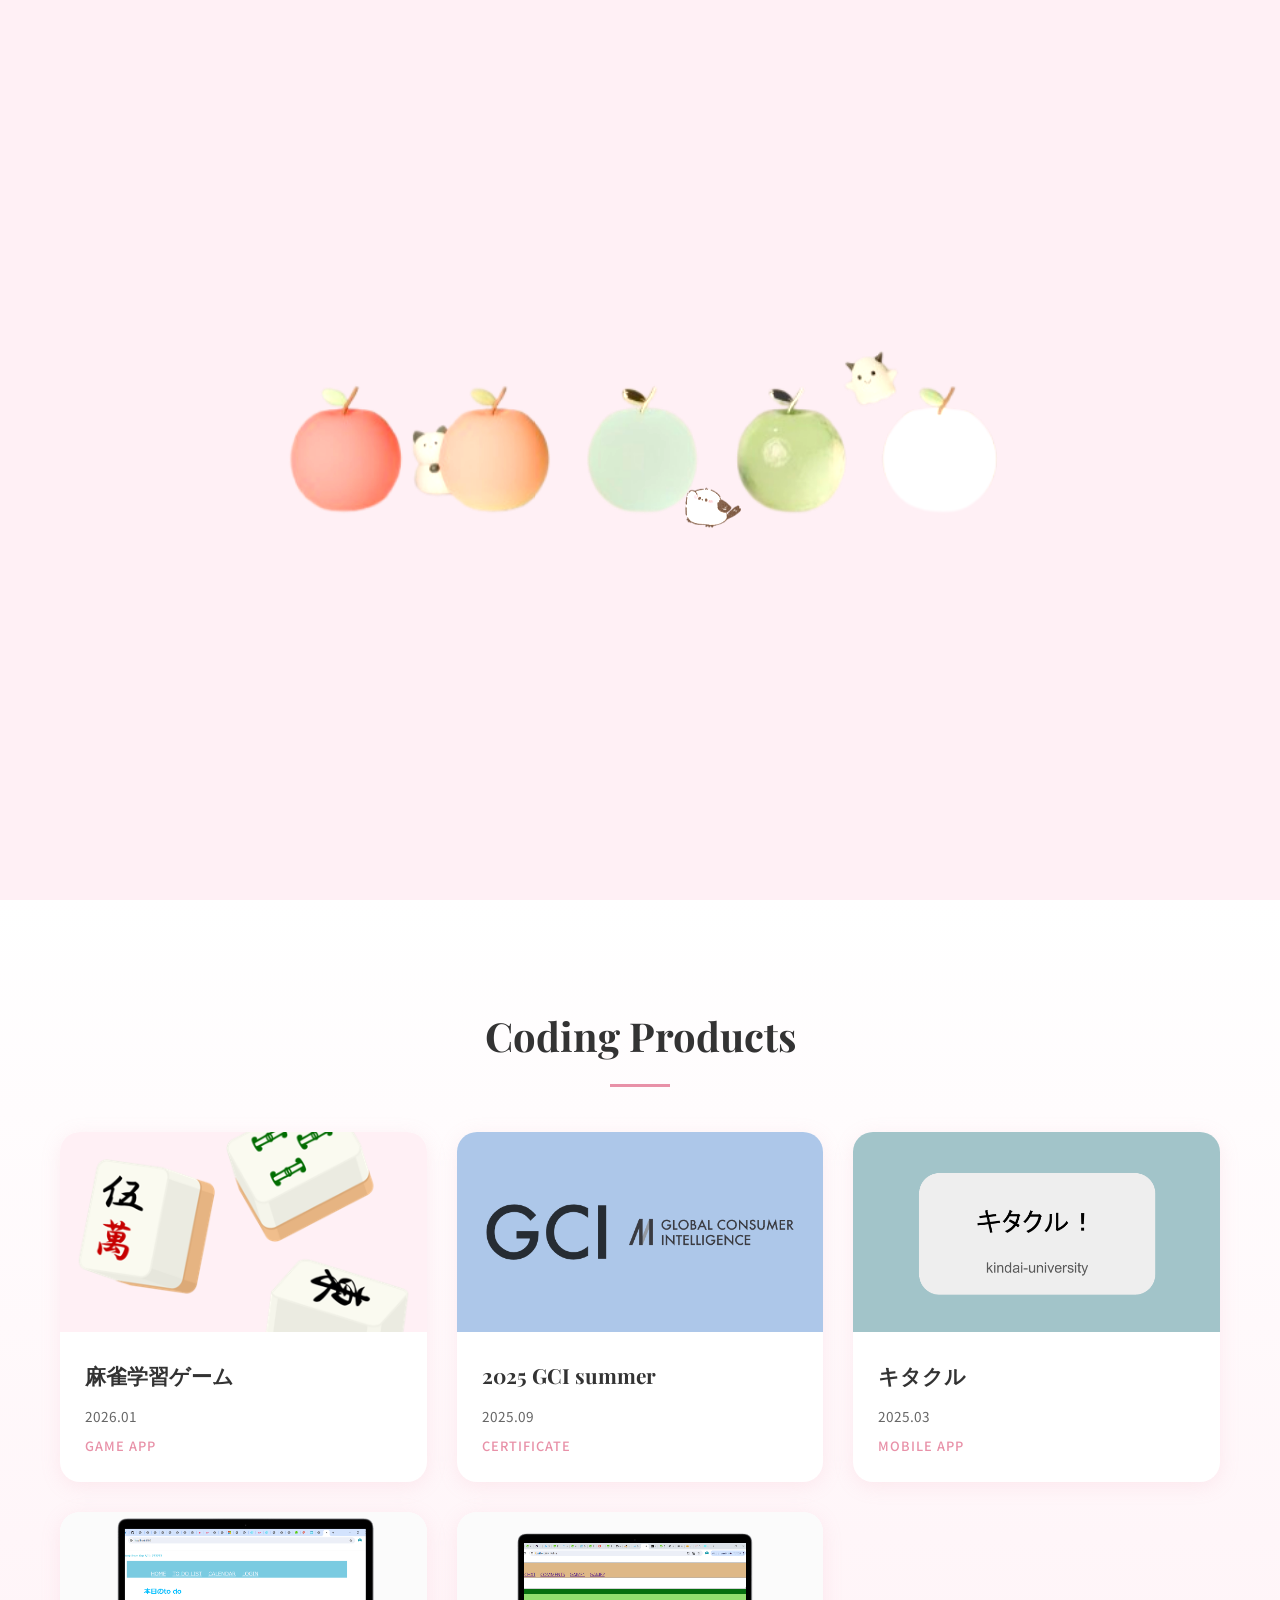
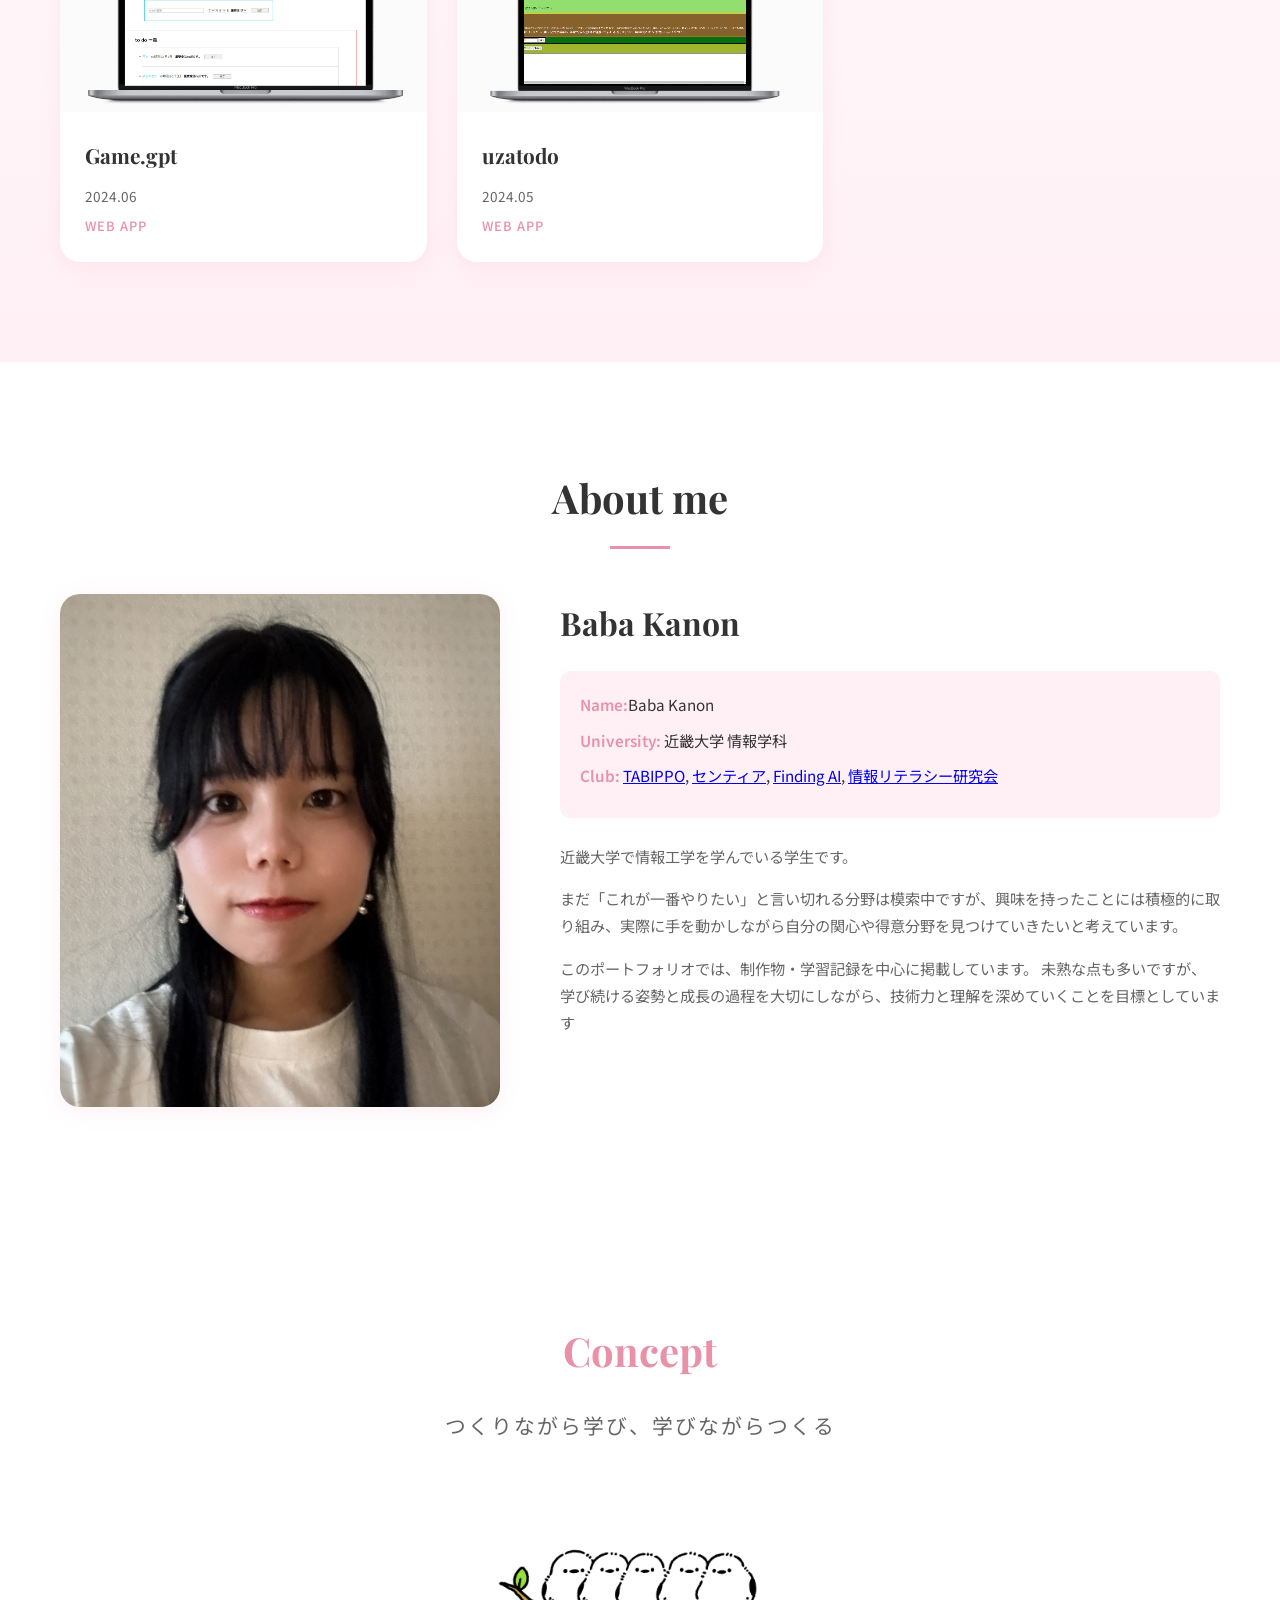
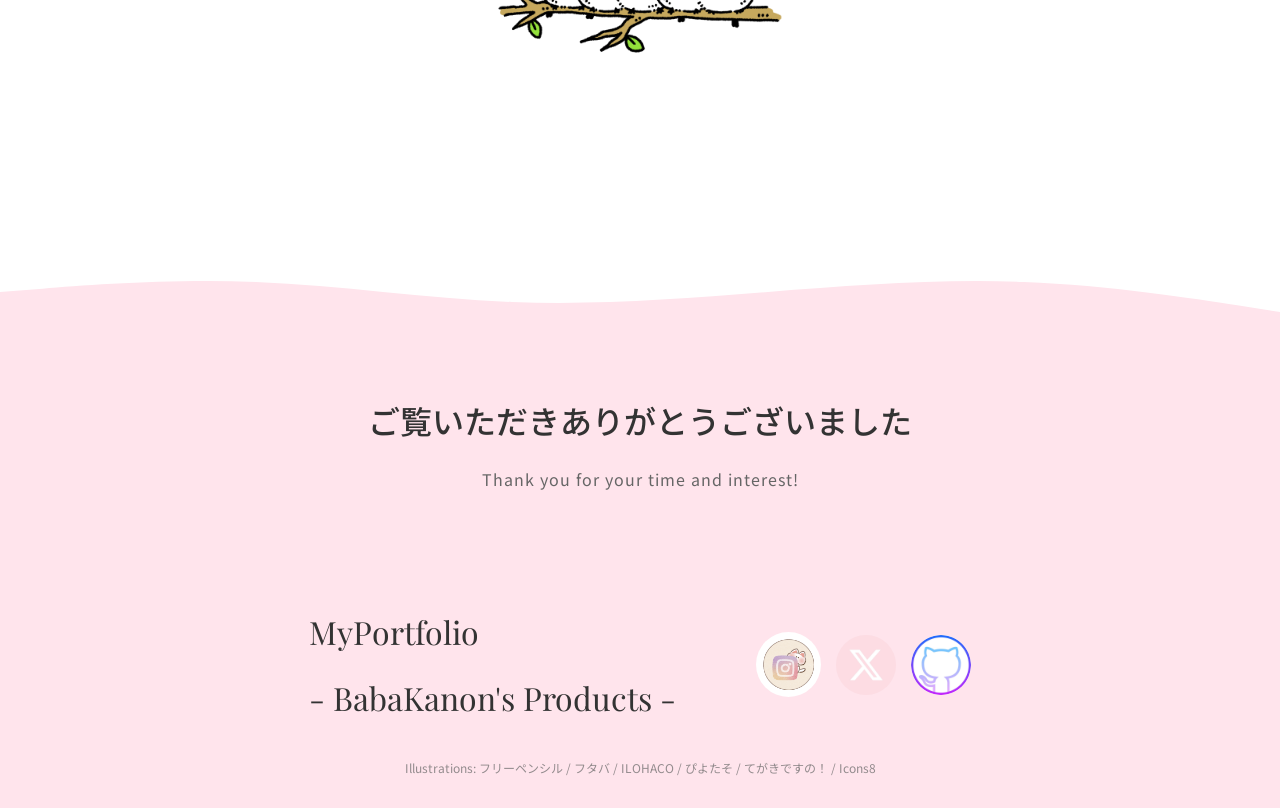
==== commit 62b63943: "Include credits" ====
--- a/index.html
+++ b/index.html
@@ -196,7 +196,15 @@
                     <a href="https://github.com/kanon261" target="_blank" aria-label="GitHub"><img src="images/icon_github.jpg" alt="GitHub"></a>
                 </div>
             </div>
-            <p class="copyright">&copy; 2025 BabaKanon. All rights reserved.</p>
+            <p class="credits">
+                Illustrations:
+                <a href="https://フリーペンシル.com/" target="_blank">フリーペンシル</a> /
+                <a href="https://eiyoushi-hutaba.com/" target="_blank">フタバ</a> /
+                <a href="https://kaiunillust.com/" target="_blank">ILOHACO</a> /
+                <a href="https://hiyokoyarou.com/" target="_blank">ぴよたそ</a> /
+                <a href="https://regeld.com/desi/" target="_blank">てがきですの！</a> /
+                <a href="https://icons8.jp/" target="_blank">Icons8</a>
+            </p>
         </div>
     </footer>
 
--- a/styles.css
+++ b/styles.css
@@ -561,6 +561,23 @@
     text-align: center;
     font-size: 0.85rem;
     color: var(--text-light);
+}
+
+.credits {
+    text-align: center;
+    font-size: 0.75rem;
+    color: var(--text-light);
+    margin-top: 10px;
+    opacity: 0.7;
+}
+
+.credits a {
+    color: var(--text-light);
+    text-decoration: none;
+}
+
+.credits a:hover {
+    text-decoration: underline;
 }
 
 /* Modal */
